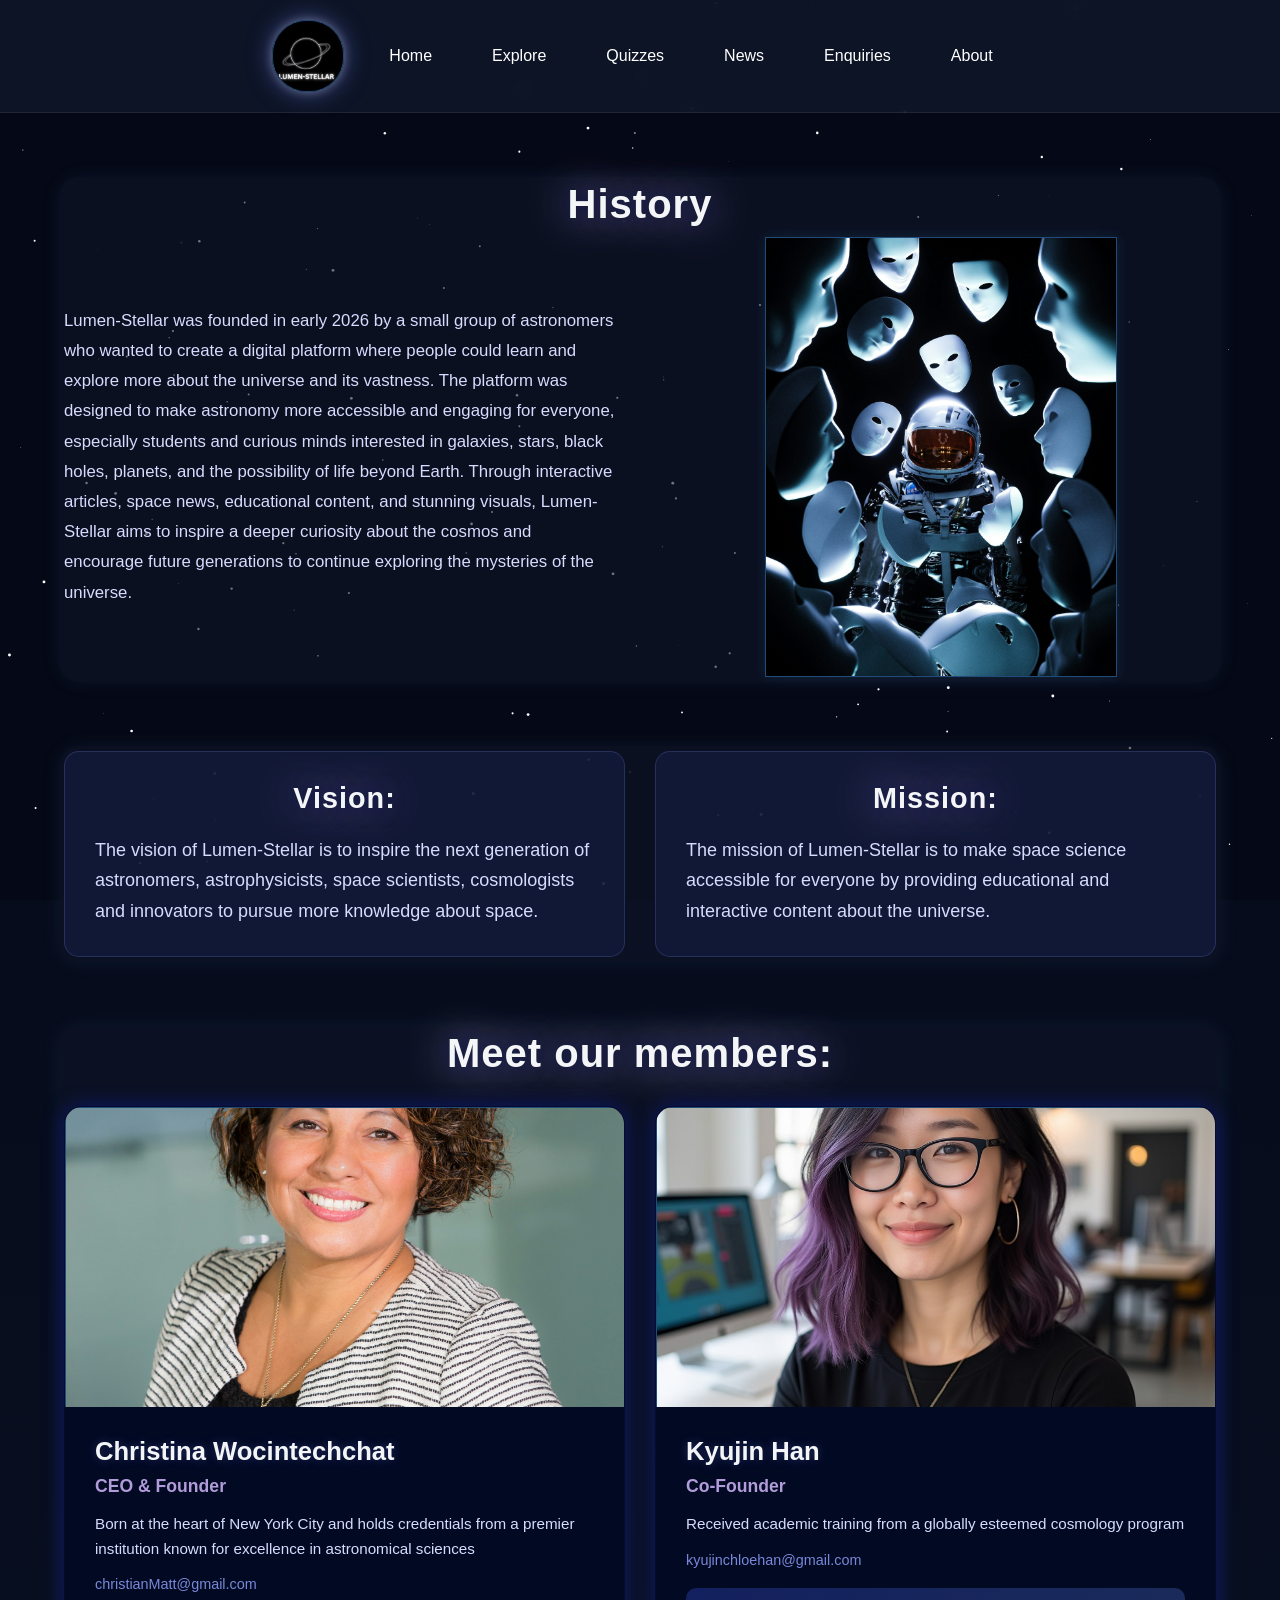
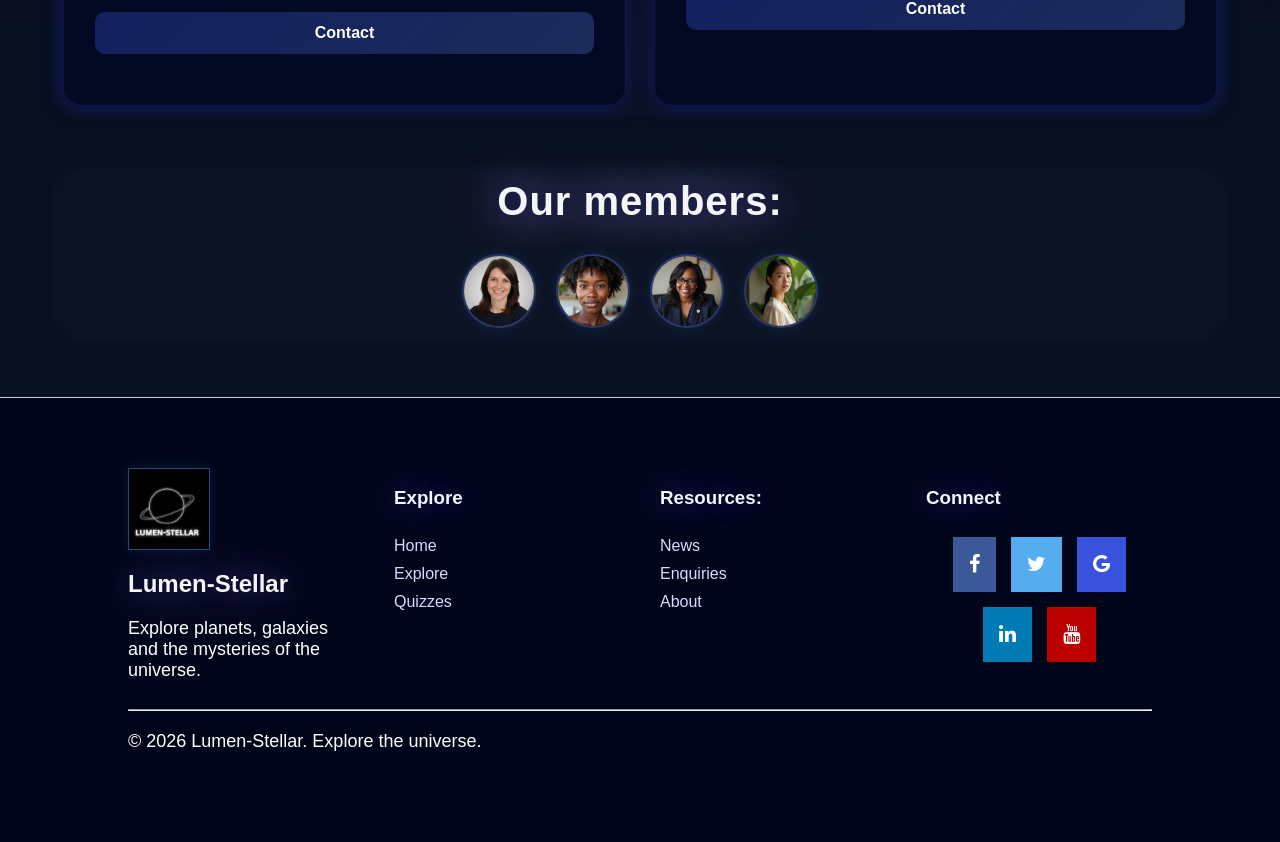
==== about.html @ 15add68c "Set index page for GitHub Pages" ====
<!DOCTYPE html>
<html>
<head>
 <title>About</title>
   <!--SEO-->
  <meta name="description" content="Lumen Stellar is an educational astronomy website exploring galaxies, black holes, exoplanets, cosmology, astrobiology and the mysteries of the universe.">
  <meta name="keywords" content="astronomy, exoplanets, astrobiology, stars, universe, astrophysics, science education, space exploration">
  <meta name="author" content="Neo Lebea">
  <!--FOR SEARCH ENGINES-->
  <meta name="robots" content="index, follow"> 
  <!--SOCIAL MEDIA-->
  <meta property="og:title" content="Lumen Stellar">
  <meta property="og:description" content="Explore galaxies, stars, black holes, cosmology and the mysteries of the universe.">
  <meta property="og:type" content="website">
  <meta property="og:image" content="Images/LUMEN-STELLAR (1).png">
  <meta charset="UTF-8">
  <meta name="viewport" content="width=device-width, initial-scale=1.0">
  <link rel="stylesheet" href="css.assets/infoscience.css">
  <link rel="stylesheet" href="https://cdnjs.cloudflare.com/ajax/libs/font-awesome/4.7.0/css/font-awesome.min.css">
  <link rel="icon" type="image/png" href="Images/LUMEN-STELLAR (1).png">
</head>

<body>
<!--ADDING STARS-->
  <canvas id="starsCanvas"></canvas>
  <nav>
    <div class="logo">
      <img src="Images/LUMEN-STELLAR (1).png" alt="logo">
    </div>

    <a href="index.html">Home</a>
    <a href="infoscience.html">Explore</a>
    <a href="quizzes.html">Quizzes</a>
    <a href="news.html">News</a>
    <a href="enquiries.html">Enquiries</a>
    <a href="about.html">About</a>
  </nav>
<!--This is the history and about information behind the website-->
  <main>
  <section class="aboutpage">
    <h2>History</h2>
    <div class="historycontainer">
     <div class="historytext">
	     <p>Lumen-Stellar was founded in early 2026 by a small group of astronomers who 
        wanted to create a digital platform where people could learn and explore more about 
        the universe and its vastness. The platform was designed to make astronomy more accessible and engaging for everyone, especially students and curious minds interested in galaxies, stars, black holes, planets, and the possibility of life beyond Earth. Through interactive articles, space news, educational content, and stunning visuals, Lumen-Stellar aims to inspire a deeper curiosity about the cosmos and encourage future generations to continue exploring the mysteries of the universe.
      </p>
    </div>

  <div class="historyimg">
   <img src = "Images/scientist.jpg" alt  = "Robotic people like mascots" width = 350 height = 300>
  </div>
 </div>
  </section>



<!--VISION AND MISSION SECTION-->
 <section class="aboutpage">
   <div class="visioncontainer">
    <div class="visionbox">
    <h2>Vision:</h2>
	    <p>The vision of Lumen-Stellar is to inspire the next generation of astronomers, 
       astrophysicists, space scientists, cosmologists and innovators to pursue more knowledge about space.
      </p>
    </div>  
    <div class="missionbox">
    <h2>Mission:</h2>
	    <p>The mission of Lumen-Stellar is to make space science accessible for everyone
        by providing educational and interactive content about the universe.
      </p>
    </div>
   </div>
 </section>



<section class="aboutpage">
  <h2>Meet our members:</h2>
  <div class="team-container">
    <div class="team-card">
      <div class="team-image">
        <img src="Images/christina_wocintechchat.jpg" alt="christina">
      </div>
        <div class="team-info">
        <h3>Christina Wocintechchat</h3>
        <p class="team-title">CEO &amp; Founder</p>
        <p class="team-bio">Born at the heart of New York City and holds credentials from a premier institution known for excellence in astronomical sciences</p>
        <p class="team-email">christianMatt@gmail.com</p>
        <p><button class="button">Contact</button></p>
      </div>
    </div>

  
  <div class="team-card">
    <div class="team-image">
      <img src="Images/worker.jpg" alt="Kyujin" style="width: 100%;">
    </div>
      <div class="team-info">
        <h3>Kyujin Han</h3>
        <p class="team-title">Co-Founder</p>
        <p class="team-bio">Received academic training from a globally esteemed cosmology program</p>
        <p class="team-email">kyujinchloehan@gmail.com</p>
        <p><button class="button">Contact</button></p>
      </div>
    </div>
  </div>
 </section>

<section class="aboutpage">
  <h2>Our members:</h2>
  <div class="members-avatars">
    <img src="Images/uifaces-popular-avatar.jpg" alt="Avatar" class="avatar">
    <img src="Images/popularavatar.jpg" alt="Avatar" class="avatar">
    <img src="Images/employee.jpg" alt="Avatar" class="avatar">
    <img src="Images/cofounder.jpg" alt="Avatar" class="avatar">
  </div>
  </main>
</section>



  <footer>
      <div class="footer-grid">
        <div class="footer-brand">
          <img src="Images/LUMEN-STELLAR (1).png" alt="logo">
          <h2>Lumen-Stellar</h2>
          <p>
            Explore planets, galaxies and the mysteries of the universe.
          </p>
        </div>
        <div class="footer-links">
          <h3>Explore</h3>
            <a href="index.html">Home</a>
            <a href="infoscience.html">Explore</a>
            <a href="quizzes.html">Quizzes</a>
        </div>

        <div class="footer-links" >
          <h3>Resources:</h3>
           <a href="news.html">News</a>
           <a href="enquiries.html">Enquiries</a>
           <a href="about.html">About</a>
        </div>

        <div class="footer-links">
         <h3>Connect</h3>
         <div class="iconbar">
           <a href="#" class="facebook"><i class="fa fa-facebook"></i></a>
           <a href="#" class="twitter"><i class="fa fa-twitter"></i></a>
           <a href="#" class="google"><i class="fa fa-google"></i></a>
           <a href="#" class="linkedin"><i class="fa fa-linkedin"></i></a>
           <a href="#" class="youtube"><i class="fa fa-youtube"></i></a>
         </div>
        </div>
      </div>
      <hr>
    <p class="copyright">© 2026 Lumen-Stellar. Explore the universe.</p>
  </footer>
<!--ADDING THE JAVASCRIPT FOR THE STARS-->
<script>
const canvas = document.getElementById("starsCanvas");
const ctx = canvas.getContext("2d");

canvas.width = window.innerWidth;
canvas.height = window.innerHeight;

let stars = [];

const STAR_COUNT = 200;

//CREATING THE STARS
 for (let i = 0;i < STAR_COUNT; i++) {
  stars.push({
    x:Math.random()* canvas.width,
    y:Math.random()*canvas.height,
    radius:Math.random()*1.5,
    speed:Math.random()*0.5 + 0.2
  })
 }
 function animate(){
  ctx.clearRect(0,0, canvas.width, canvas.height);

  ctx.fillStyle = "white";

  for (let i = 0; i < stars.length;i++){
    let s = stars[i];

    ctx.beginPath();
    ctx.arc(s.x,s.y, s.radius,0, Math.PI * 2);
    ctx.fill();


 s.y += s.speed;
  if (s.y > canvas.height) {
    s.y = 0;
    s.x = Math.random() * canvas.width;
  } 
} 
 requestAnimationFrame(animate);
}
 animate();
 //
 window.addEventListener("resize", () => {
  canvas.width = window.innerWidth;
  canvas.height = window.innerHeight;
 });
</script> 
</body>
</html>
---- css.assets/infoscience.css ----
body {
  background-color: #050816;
  background-image: linear-gradient(180deg, #050816, #091224);
  color: white;
  margin: 0;
  padding: 0;
  font-family:'Space Grotesk', sans-serif;
}
.logo img{
  width:70px;
  height: 70px;
  border-radius: 48%;
  object-fit: cover;
  box-shadow: 0 0 10px rgba(255,255,255,0.3),
  0 0 25px rgba(120,140,255,0.5);

}
/*fOR THE QUIZ*/
/*title*/
.quiz-hero{
  max-width: 1100px;
  margin: 2.5rem auto;
  padding: 1.6rem;
  text-align: center;
}
.quiz-hero h1{
  font-size: 2.4rem;
  margin: 0 0 0.4rem;
}
.quiz-hero p{
 margin: 0;
 color: var(--muted-2);
}

 /*the wrapper*/
 .quiz-section{
  padding: 1.5rem 1rem 3rem;
 }

 .quiz-wrapper{
  max-width: 820px;
  margin: 1.2rem auto 2rem;
  padding: 2rem;
  background: var(--wrapper-bg);
  border-radius: 14px;
  box-shadow: 0 12px 40px rgba(0, 0, 0, 0.65);
  border:1 px solid var(--glass-border);
 }

 /*meta line*/
 .quiz-meta{
  color: rgba(255, 255, 255, 0.6);
  font-size: 0.9rem;
  margin-bottom: 1rem;
 }

 /*Inner card*/
 .quiz-card{
  background: var(--card-bg);
  padding: 2rem;
  border-radius: 10px;
  border: 1px solid rgba(255, 255, 255, 0.02);
 }
 
 /*question*/
 .quiz-question{
  color: var(--muted);
  font-size: 1.25rem;
  margin: 0 0 1rem;
  font-weight: 600;
 }

 /*Options*/
 .options{
  list-style:none;
  padding: 0;
  margin: 0 0 1.2rem;
 }
 .options li{
  margin: 0.6rem 0;
 }

 .options label{
  color: rgba(255,255,255,0.9);
  cursor: pointer;
  font-size: 1rem;
 }

 .options input[type = "radio"]{
  margin-right: 0.7rem;
  accent-color: var(--accent);
 }
 /*Button*/
 .quiz-actions{
  display: flex;
  justify-content: space-between;
  gap: 1rem;
  align-items: center;
  margin-top: 0.8rem;
 }
.btn{
  padding: 0.6rem 1rem;
  border-radius: 8px;
  border: none;
  cursor: pointer;
  font-weight: 600;
}
.btn-secondary{
  background: transparent;
  color: rgba(255, 255, 255, 0.9);
  padding: 0.5rem 0.9rem;


}


/*For my images to fit the any type of screen*/
img{
  max-width: 100%;
  height: auto;
  display: block;

}
html, body{
 overflow-x:hidden;
}

/*For my paragraphs(p)*/
p{
 margin:20px auto;
 font-family: "Space Grotesk", sans-serif;
 font-size: large;
}


/*For my unordered lists and ordered lists*/
ul{
 width:80%;
 padding:4px;
 background-color:rgba(15, 23, 41, 0.9);
 margin:20px auto;
 font-family: "Space Grotesk", sans-serif;
 font-size: large;
}

li{
  margin:20px auto;
 font-family: "Space Grotesk", sans-serif;
 font-size: large;
}

ol{
 width:80%;
 padding:4px;
 background-color:rgba(15, 23, 41, 0.9);
 margin:20px auto;
 font-family: Arial, Helvetica, sans-serif;
 font-size: large; 
}
nav{
  padding:20px;
  display: flex;
  justify-content: center;
  align-items: center;
  background-color:rgba(15, 23, 41, 0.9);
  gap: 30px;
  position: sticky;
  top: 0;
  z-index: 1000;
  backdrop-filter: blur(10px);
  border-bottom: 1px solid rgba(255,255,255,0.08);
  flex-wrap: wrap;
}

/*for my navigation bar*/
nav a {
  color:white;
  text-decoration: none;
  padding: 10px 15px;
 
}

nav a:hover{
  background-color: #e2e2ec;
  color: #000;
}
/*for my big headings*/
h1{
  color:aliceblue;
  text-shadow: 0 0 10px #050c46, 0 0 20px #ae9dca;
  font-size: 50px;
  font-family: sans-serif;
}

h2 {
  color: #f4f5f7;  
  text-shadow:0 0 20px #050c46, 0 0 40px #ae9dca ;
  font:large;
  font-family: sans-serif;
}

h3{

  color: aliceblue;
  text-shadow:0 0 20px #050c46, 0 0 40px #a388d1 ;
  font: large;
  font-family: sans-serif;
}

/*AMMENDING THE INFORSCIENCE PAGE*/
.top-section{
  display: flex;
  justify-content: space-between;
  align-items: center;
  gap: 40px;
  margin-bottom: 40px;
}
.text-block{
  max-width: 600px;
}
.dropdown{
  width: 89%;
  margin-bottom: 12px;
}
/*for my images*/
img { 
 background-color: rgba(15, 23, 41, 0.9);
 border:1px solid #214c7a;
 box-shadow: 0 0 12px rgba(90, 185, 255, 0.12);
}

/*for my dropdowns by the infoscience page*/
 details {
 width:75%;
 padding:12px;
 background-color: rgba(15, 23, 41, 0.9);
 border:1px solid #214c7a;
 border-radius: 14px;
 margin:20px auto;
 box-shadow: 0 0 12px rgba(90, 185, 255, 0.12);
 font-family: Arial, Helvetica, sans-serif;
 transition: 0.3 ease;
}
/*tHE HOVER EFFECTS*/
details:hover{
transform: translate(-2px);
box-shadow: 0 0 22px rgba(90, 185, 255, 0.35);
}

/*For my image by the infoscience page*/
.hero{
  display: flex;
  justify-content: space-between;
  align-items: center;
  gap: 50px;
  padding-top: 60px;
  flex-wrap: wrap;
  max-width: 1200px;
  margin: auto;
}
.herotext h1{
  font-size: 5rem;
  line-height: 1.1;
  margin-bottom: 20px;
  font-family: 'Orbitron', sans-serif;
  text-shadow: 0 0 10px rgba(255,255,255,0.7), 0 0 30px rgba(130,140,255,0.5);
}
.herotext span{
 color: #d7dcff;
}
.herotext p{
  font-size: 1.2rem;
  max-width: 550px;
  line-height: 1.8;

}
.heroimage{
  flex: 1;
  min-width: 300px;
  position: relative;
}
.heroimage img {
 width: 350px;
 height: auto;
 border-radius: 20px;
}

.facts-section{
  display: flex;
  gap: 30px;
  padding: 40px;
  flex-wrap: wrap;
  align-items: stretch;
}
.feature-cards{
  display: flex;
  justify-content: center;
  gap: 25px;
  flex-wrap: wrap;
  margin: 60px 0;
}
.feature-card{
  width: 320 px;
  padding: 30px;
  border-radius: 20px;
  background: rgba(15, 23, 41, 0.9);
  border: 1px solid rgba(255, 255, 255, 0.08);
  box-shadow: 0 0 20px rgba(255, 255, 255, 0.12);
  transition: 0.3s;
}
.feature-card:hover{
  transform: translateY(-5px);
  box-shadow: 0 0 20px rgba(90, 185, 255, 0.25) ;
}
.feature-card h2{
  margin-bottom: 15px;
}
.feature-card p{
  margin-bottom: 20px;
  line-height: 1.6;
}
.feature-card a{
  display: inline-block;
  padding: 10px 18px;
  border-radius: 10px;
  background: #13205f;
  color: white;
  text-decoration: none;
}
.feature-card a:hover{
  background: #1b2b5a;
}
.container2{
  width: 90%;
  max-width: 1300px;
  margin: auto;
}
.learnbutton{
  display: inline-block;
  margin-top: 20px;
  padding: 12px 24px;
  background:#13205f;
  color: white;
  text-decoration: none;
}
.learnbutton:hover{
  background: #1b2b5a;
}
/*THE BUTTONS*/
.tab{
  display: flex;
  flex-direction: column;
  gap: 15px;
}
.tab button{
  background:#111c3d;
  color: white;
  border: none;
  padding: 15px;
  border-radius: 15px;
  cursor: pointer;
  transition: 0.3s;
}
.tab button:hover{
  background:#1b2b5a;
  transform: translate(-3px);
}

/*Footer*/
footer{
  background: #00051a;
  padding: 70px 10%;
  border-top: 1px solid rgba(255, 255, 255, 0.8);
}
.footer-grid{
  display: grid;
  grid-template-columns: repeat(auto-fit,minmax(220px,1fr));
  gap: 40px;
}
.footer-links{
  display: flex;
  flex-direction: column;
  gap: 10px;
}
.footer-brand img{
  width: 80px;
  margin-bottom: 15px;
}
.footer-links a{
  text-decoration: none;
  color: #d7dcff;

}
.footer-links a:hover{
  color: white;
}
.footer hr{
  margin: 40px 0;
  border: none;
  border-top: 1px solid rgba(255, 255, 255, 0.8);
}
footer h2{
  text-align: left;
}
/*TO MAKE SURE IT IS ALL RESPONSIVE*/
@media(max-width:768px){
.herotext h1{
  font-size: 2.5rem;
}
.hero{
  padding: 30px;
  flex-direction: column;
  text-align: center;
}
.facts-section{
  padding: 20px;
}
nav{
  flex-direction: column;
  gap: 10px;
}
.heroimage img{
 width: 100%;
 max-width: 350px;
 margin: auto;
}

}
  

/*ALL MY PSEUDOCLASSES*/
.specPic{
   margin:auto;
   display: block;
   max-width: 100%;
   height: auto;
 
}

.clock img{
 display: block;
 margin: 0 auto;
 max-width: 100%;
 height: auto;
}
.imgBigbang{
  text-align: left;
  max-width: 100%;
  height: auto;
  display: block;
}

.imgEarth{
  text-align: center;
  max-width: 100%;
  height: auto;
  display: block;
}

.imgOrange{
  text-align: left;
  max-width: 100%;
  height: auto;
  display: block;
}

.avatar{
  vertical-align: middle;
  width: 50px;
  height: 50px;
  border-radius: 50%;
}

/*MY PSEUDOCLASSES FOR SOCIALS ICONS*/
/*Style icon*/
.iconbar{
  display: flex;
  justify-content: center;
  flex-wrap: wrap;
  gap: 15px;
  align-items: center;
}
.iconbar a{
  display: block;
  text-align: center;
  padding: 16px;
  transition: all 0.3s ease;
  color: white;
  font-size: 20px;
}
/*Styling them in color*/
.iconbar a:hover{
 background-color: #000;
}
.facebook{
  background: #3B5998;
  color: white;
}
.twitter{
  background: #55ACEE;
  color: white;
}
.google{
  background: #3952dd;
  color: white;
}
.linkedin{
  background: #007bb5;
  color: white;
}
.youtube{
  background:#bb0000;
  color: white;
}

/*2 columns for the members profile*/
.column{
  float: left;
  width: 33.3%;
  margin-bottom: 16px;
  padding: 0 8px;
}
/*adding shadows for effect*/
.card{
  box-shadow:  0 4px 8px 0 rgba(0, 0, 0, 0.2);
}

.container{
  padding: 0 16px;
}
/*Clear floats*/
.container::after, .row::after{
  content: "";
  clear: both;
  display: table;
}
.title{
  display: ruby;
  color:aliceblue;
  text-shadow: 0 0 10px #050c46, 0 0 20px #ae9dca;
}
.button{
  border: #050816;
  outline:0;
  display: inline-block;
  padding: 8px;
  color: aliceblue;
  text-align: center;
  cursor: pointer;
  width: 100%;
}
.button:hover{
  background-color:#091224 ;
}
.box{
  display: flex;
  background-color: #091224;
}
.box div{
  background-color: #050816;
  margin: 10px;
  padding: 10px;
  font-size: 30px;
}

/*FOR THE STARS*/
#starsCanvas{
  position: fixed;
  top: 0;
  left: 0;
  width: 100%;
  height: 100%;
  z-index: -1;
  display: block;
  background: #050816;
}
body, main, nav {
  position: relative;
  z-index: 1;
}

.stars{
  position: fixed;
  top: 0;
  left: 0;
  width: 100%;
  height: 100%;
  background: black;
  z-index: -1;
}

.stars::after{
  content: "";
  position: absolute;
  width: 2px;
  height: 2px;
  background: transparent;
  box-shadow:
    20px 30px white,
    50px 80px white,
    120px 200px white,
    300px 400px white,
    500px 600px white,
    700px 100px white,
    900px 300px white,
    1100px 500px white,
    1300px 200px white,
    1500px 700px white,
    200px 900px white,
    400px 1000px white;
  animation: starsMove 120s linear infinite;
}

.stars::before {
  content: "";
  position: absolute;
  width: 3px;
  height: 3px;
  background: transparent;
  box-shadow:
  80px 120px white,
  250px 300px white,
   600px 450px white,
  1000px 700px white,
 1400px 900px white;
  animation: starsMove 200s linear  infinite;
  opacity: 0.7;
}

@keyframes starsMove {
  from { transform: translateY(0); }
  to { transform: translateY(-1000px); }
}

/*MODIFYING THE QUIZ SECTION USING A PSEUDOCLASS*/
.quiz-card{
  width: 80%;
  margin: 30px auto;
  padding: 25px;
  border-radius: 20px;
  background: rgb(15, 23, 41, 0.9);
  border: 1px solid rgba (255,255,255,0.08);
  box-shadow: 0 0 15px rgba(90, 185, 255, 0.12);
}
.quiz-card:hover{
  transform: translateY(-3px);
  transition: 0.3s;
}
.quiz-hero{
  text-align: center;
  margin: 40px 0;
}
.quiz-title{
  text-align: center;
  font-size: 3rem;
  margin-top: 40px;
}
.quiz-question{
  color: #d7dcff;
}
.challenge{
  width: 80%;
  text-align: center;
  padding: 25px;
  border-radius: 20px;
  margin: 30 px auto;
  border-radius: 20px;
  background: rgba(20, 20, 70, 0.9);
}
.newstitle{
  text-align: center;
  margin-top: 40px;
}
.newssubtitle{
  display: block;
  text-align: center;
  margin-bottom: 40px;
}
.newscontainer{
  width: 90%;
  max-width: 1200px;
  margin: auto;
  padding: 20px;
}
.newscard{
  background: rgba(15, 23, 41, 0.9);
  border: 1px solid rgba (255,255,255,0.08);
  border-radius: 20px;
  padding: 25px;
  margin-bottom: 25px;
  transition: 0.3s ease;
  box-shadow: 0 0 15px rgba(90, 185, 255, 0.12) ;
}
.newscard:hover{
  transform: translateY(-5px);
  box-shadow: 0 0 25px rgba(90, 185, 255, 0.25);
}
.newscard h3{
  display: block;
  margin-bottom: 15px;
  color: white;
}
.newscard p{
  margin: 0;
  line-height: 1.8;
}
.newsimg img{
 width: 100%;
 max-width: 350px;
 margin: auto;
}

/*TO MODIFY THE ABOUT PAGE*/
.aboutpage{
  width: 90%;
  max-width: 1200px;
  margin: 5% auto;
  padding: 5px;
  border-radius: 20px;
  background: rgba(15,23, 41, 0.6);
  border: 1px solid  rbga rgba(255,255,255,0.08);
  box-shadow:  0 0 20px rgba(90, 185, 255, 0.08);
  animation: fadeIn 0.6s ease-in;
}
 @keyframes fadeIn {
  from {
    opacity: 0;
    transform: translateY(20px);
  }
   to{
    opacity: 1;
    transform: translateY(0);
   }
 }
.aboutpage h2{
  text-align: center;
  margin-top: 0;
  margin-bottom: 10px;
  font-size: 2.5rem;
  letter-spacing: 1px;
}

/*HISTORY*/
.historycontainer{
  display: flex;
  gap: 50px;
  align-items: center;
  flex-wrap: wrap;
}
.historytext{
  flex: 1;
  min-width: 300px;
}
.historytext p{
  line-height: 1.8;
  font-size: 1.05rem;
  margin: 0;
  color: #d7dcff;
}
.historyimg{
  flex: 1;
  min-width: 300px;
  display: flex;
  justify-content: center;
}
.historytext img{
  width: 100%;
  max-width: 400px;
  height: auto;
  border-radius: 15px;
  transition: 0.3s ease;
}
.historytext img:hover{
  transform: scale(1.05);
  box-shadow: 0 0 30px rgba(90, 185, 255, 0.25);
}
/*VISION*/
.visioncontainer{
  display: grid;
  grid-template-columns: 1fr 1fr;
  gap: 30px;

}
.visionbox, .missionbox{
  padding: 30px;
  border-radius: 15px;
  background: rgba(20, 28, 60, 0.8);
  border: 1px solid rgba(120, 140, 255, 0.2);
  transition: 0.3s ease;
}
.visionbox h2, .missionbox h2{
 margin-top: 0;
 font-size: 1.8rem;
 margin-bottom: 20px;
}
.visionbox p, .missionbox p{
  margin: 0;
  line-height: 1.7;
  color: #d7dcff;
}
.team-container{
  display: grid;
  grid-template-columns: repeat(auto-fit, minmax(350px, 1fr));
  gap: 30px;
  margin-top: 30px;
}
.team-card{
  background: rgba(3, 9, 36, 0.9);
  border: 1px solid rgba(14, 24, 82, 0.2);
  border-radius: 18px;
  overflow: hidden;
  transition: 0.3s ease;
  box-shadow: 0 0 20px rgba(14, 24, 109, 0.973);
}
.team-card:hover{
  transform: translateY(-10px);
  box-shadow: 0 0 35px rgba(10, 21, 82, 0.993);
  border-color: rgba(3, 11, 58, 0.884);
}
.team-image{
  width: 100%;
  overflow: hidden;
  height: 300px;
  background: linear-gradient(135deg, rgba(120, 140, 255, 0.1), rgba(5, 3, 78, 0.1));
}
.team-image img{
  width: 100%;
  height: 100%;
  object-fit: cover;
  transition: 0.3s ease;
}
.team-card:hover .team-image img{
  transform: scale(1.08);
}
.team-info{
  padding: 30px;
}
.team-info h3{
  margin: 0 0 10px 0;
  font-size: 1.6rem;
  color:  #f4f5f7;
  text-shadow: 0 0 10px rgba(120, 140, 255, 0.3);
}
.team-title{
  color: #b19cd9;
  font-weight: bold;
  margin: 0 0 15px 0;
  font-size: 1.1rem;
}
.team-bio{
  color: #d7dcff;
  line-height: 1.6;
  margin: 0 0 15px 0;
  font-size: 0.95rem;
}
.team-email{
  color: #7a88d9;
  margin:  0 0 20px 0;
  font-size: 0.9rem;
  word-break: break-all;
}
.button{
 width: 100%;
 padding: 12px;
 background: linear-gradient(135deg, #13205f,#1b2b5a);
 color: white;
 border: none;
 border-radius: 10px;
 cursor: pointer;
 font-size: 1rem;
 font-weight: bold;
 transition: 0.3s ease;
 margin: 0;
}
.button:hover{
  background: linear-gradient(135deg,#1b2b5a ,#243d7a);
  transform: translateY(-2px);
  box-shadow: 0 5px 15px rgba(90, 185, 255, 0.3);
}
.members-avatars{
  display: flex;
  justify-content: center;
  align-items: center;
  gap: 20px;
  flex-wrap: wrap;
  margin-top: 30px;
}
.avatar{
  width: 70px;
  height: 70px;
  border-radius: 50%;
  border: 2px solid rgba(120, 140, 255, 0.3);
  transition: 0.3s ease;
  cursor: pointer;
}
.avatar:hover{
  transform: scale(1.15);
  border-color: rgba(120, 140, 255, 0.8);
  box-shadow: 0 0 20px rgba(90,185,255, 0.4);
}

/*FOR RESPONSIVE DESIGN*/
@media(max-width: 786px){
 .aboutpage{
  margin: 30px auto;
  padding: 25px;
 }

 .aboutpage h2{
  font-size: 1.8rem;
  margin-bottom: 25px;
 }

 .historycontainer{
  gap: 30px;
  flex-direction: column;
 }

 .visioncontainer{
  grid-template-columns: 1fr;
  gap: 25px;
 }
 .team-container{
  grid-template-columns: 1fr;
  gap: 30px;
 }
 .team-info{
  padding: 20px;
 }
 .members-avatars{
  gap: 15px;
 }
 .avatar{
  width:60px;
  height: 60px;
 }
}

@media(max-width: 480px){
 .aboutpage{
  margin: 20px auto;
  padding: 15px;
 }
 .aboutpage h2{
  font-size: 1.5rem;
  margin-bottom: 20px;
 }
 .historytext p{
  font-size: 0.95rem;
 }
 .team-info h3{
  font-size: 1.3rem;
 }
 .button{
  padding: 10px;
  font-size: 0.9rem;
 }
 .avatar{
  width: 50px;
  height: 50px;
 }
}
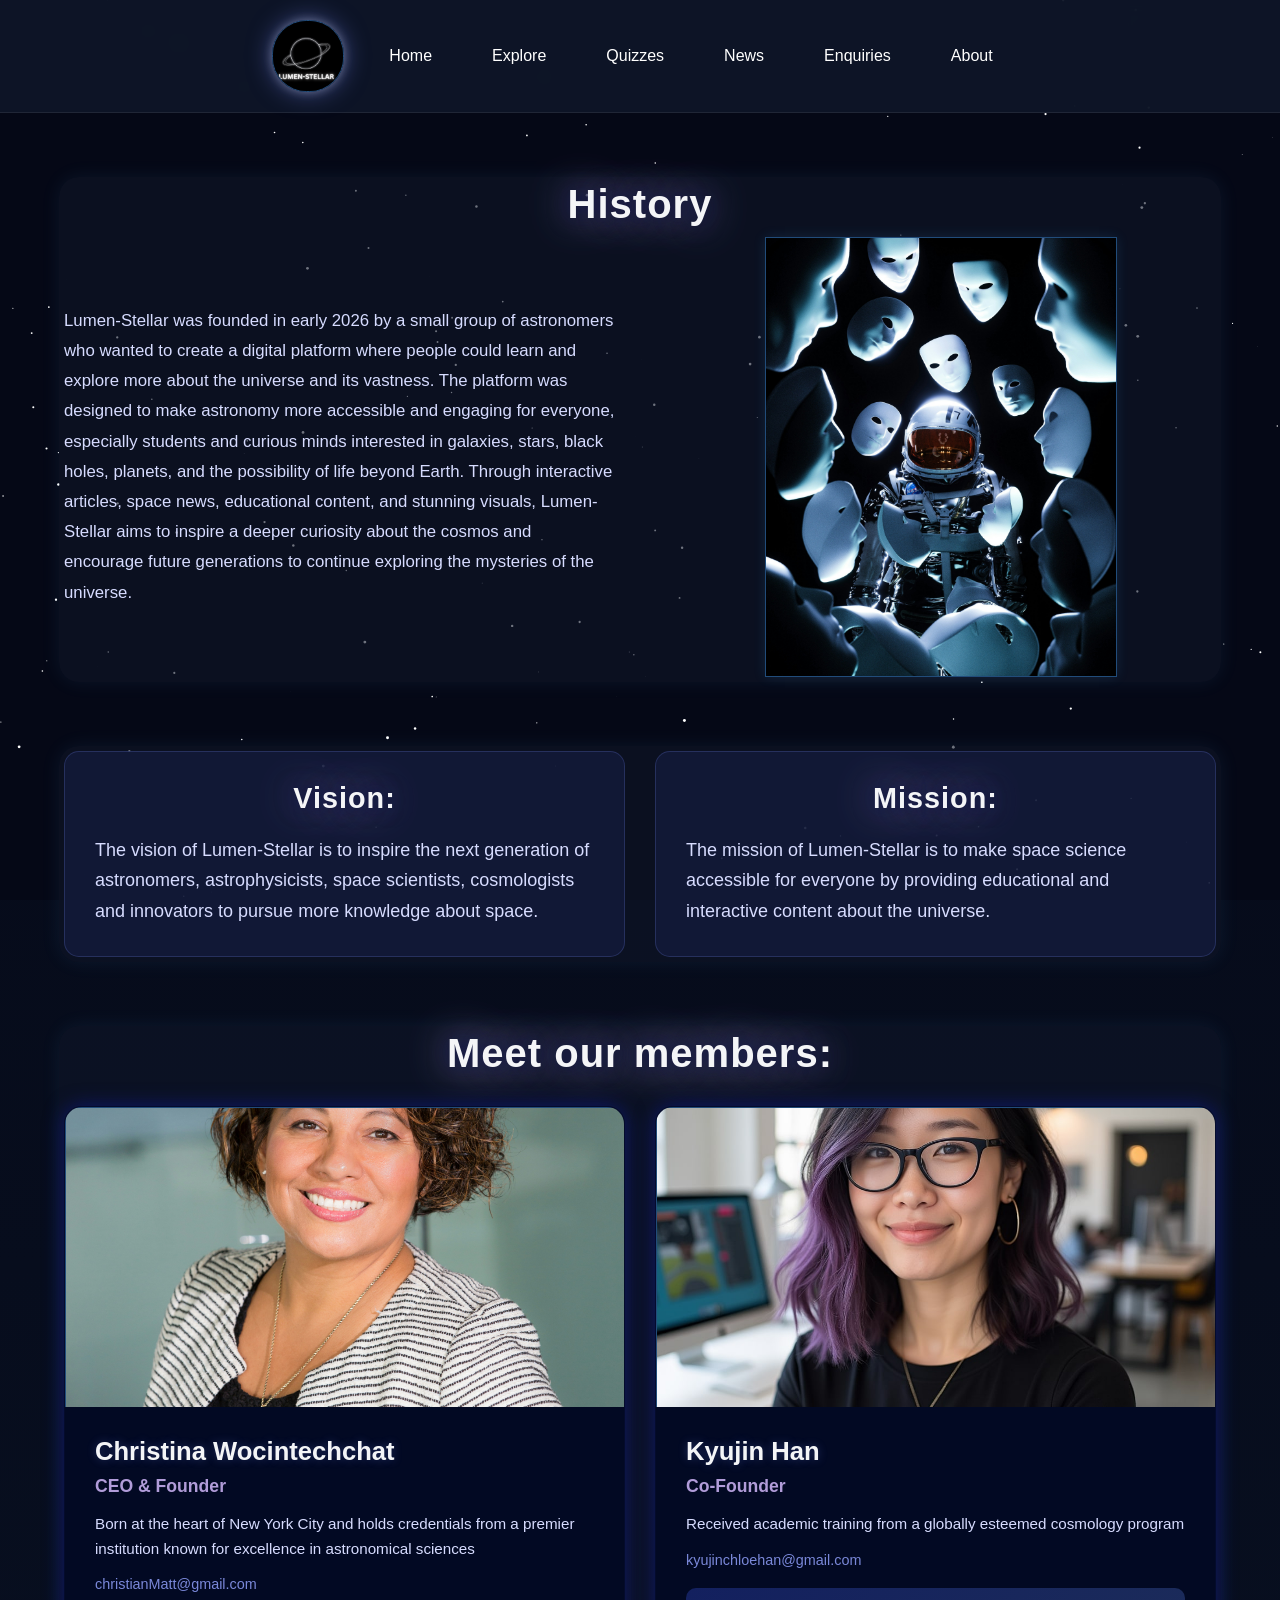
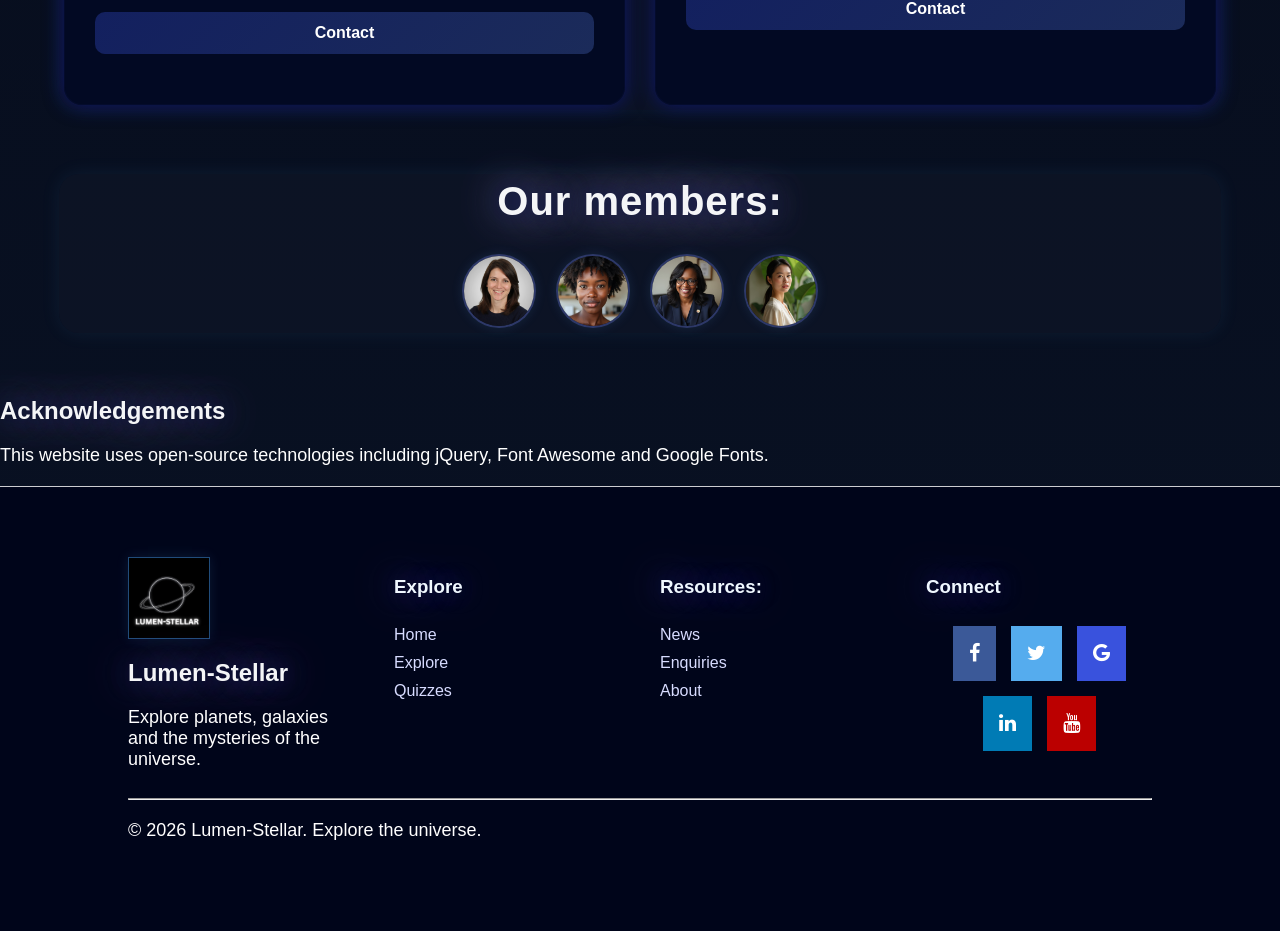
==== commit c9f05c93: "Set index page for GitHub Pages" ====
--- a/about.html
+++ b/about.html
@@ -118,7 +118,11 @@
   </main>
 </section>
 
-
+<h2>Acknowledgements</h2>
+<p>
+This website uses open-source technologies including
+jQuery, Font Awesome and Google Fonts.
+</p>
 
   <footer>
       <div class="footer-grid">
--- a/css.assets/infoscience.css
+++ b/css.assets/infoscience.css
@@ -15,6 +15,21 @@
   box-shadow: 0 0 10px rgba(255,255,255,0.3),
   0 0 25px rgba(120,140,255,0.5);
 
+}
+.gallery{
+  display: grid;
+  grid-template-columns: repeat(auto-fit, minmax(250px, 1fr));
+  gap: 15px;
+  padding: 20px;
+  justify-items: center
+}
+.gallery-img{
+  width: 100%;
+  max-width: 250px;
+  height: 180px;
+  object-fit: cover;
+  border-radius: 10px;
+  display: block;
 }
 /*fOR THE QUIZ*/
 /*title*/
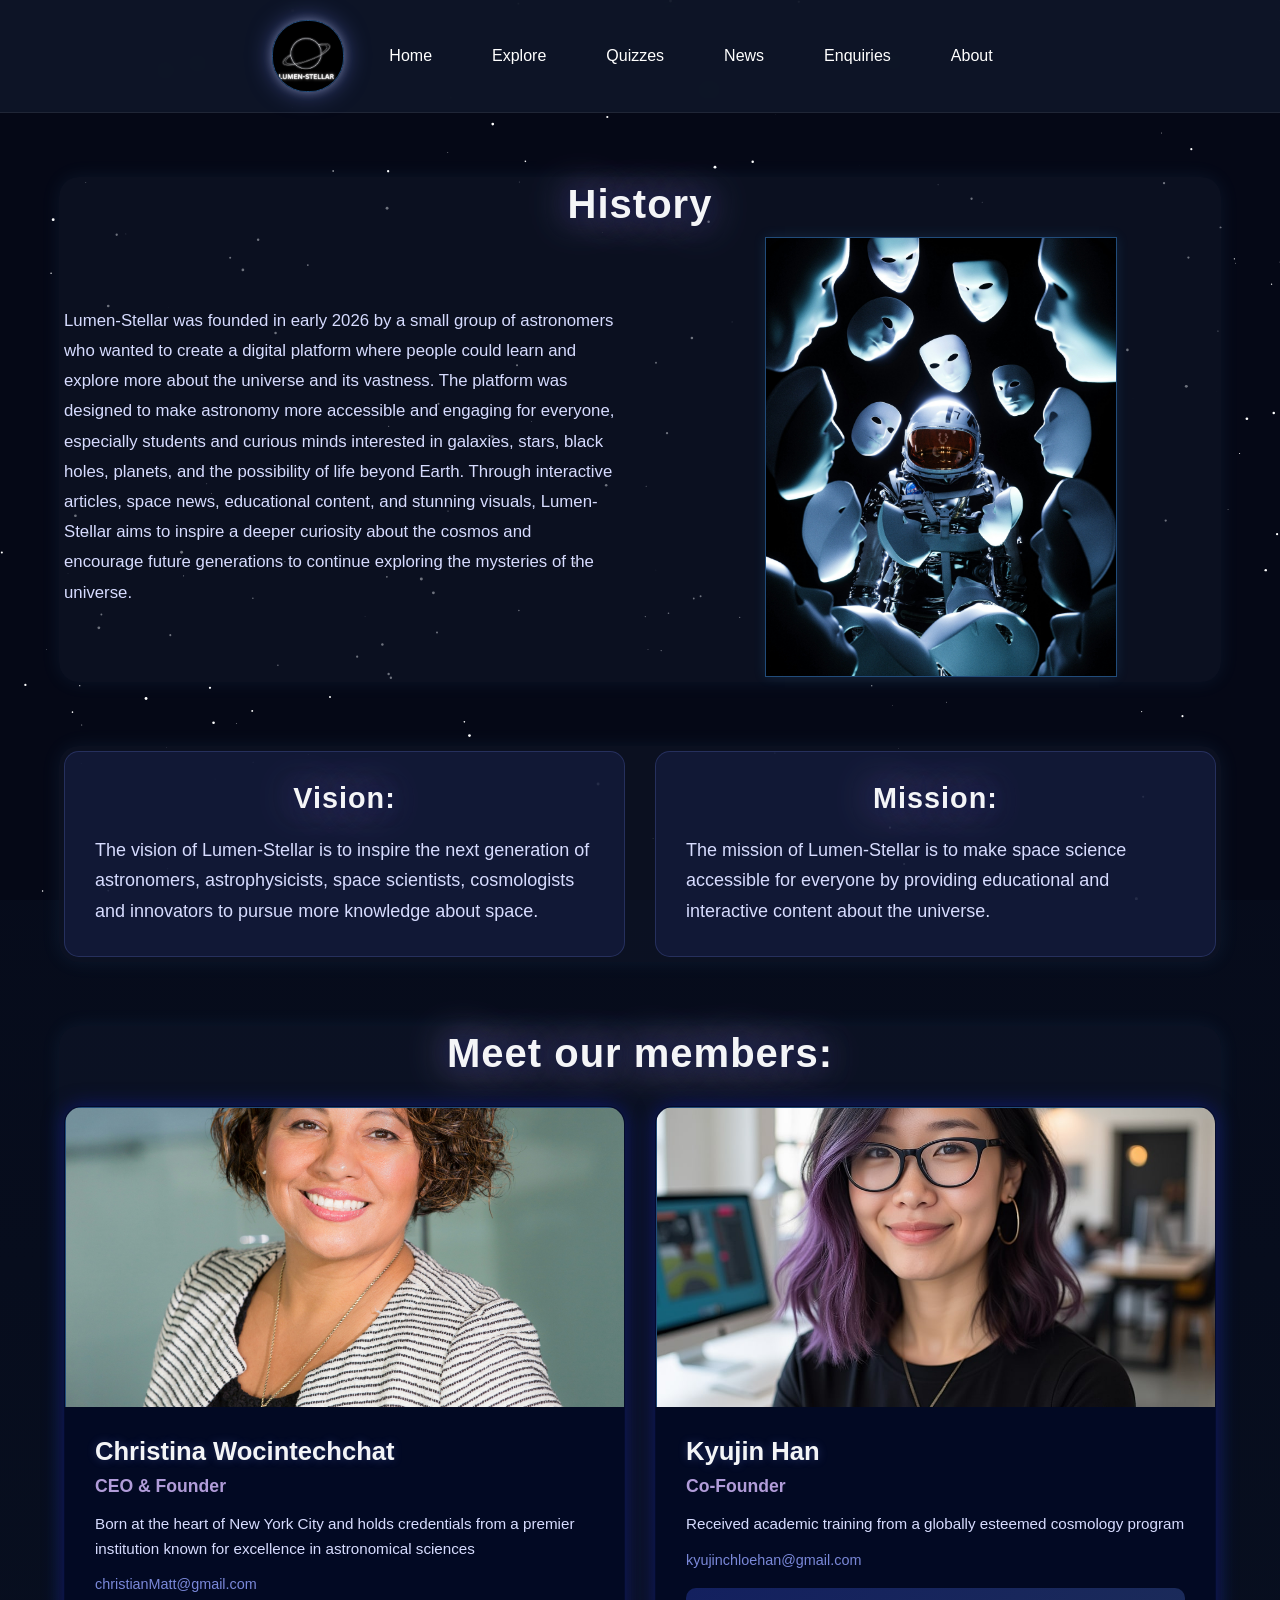
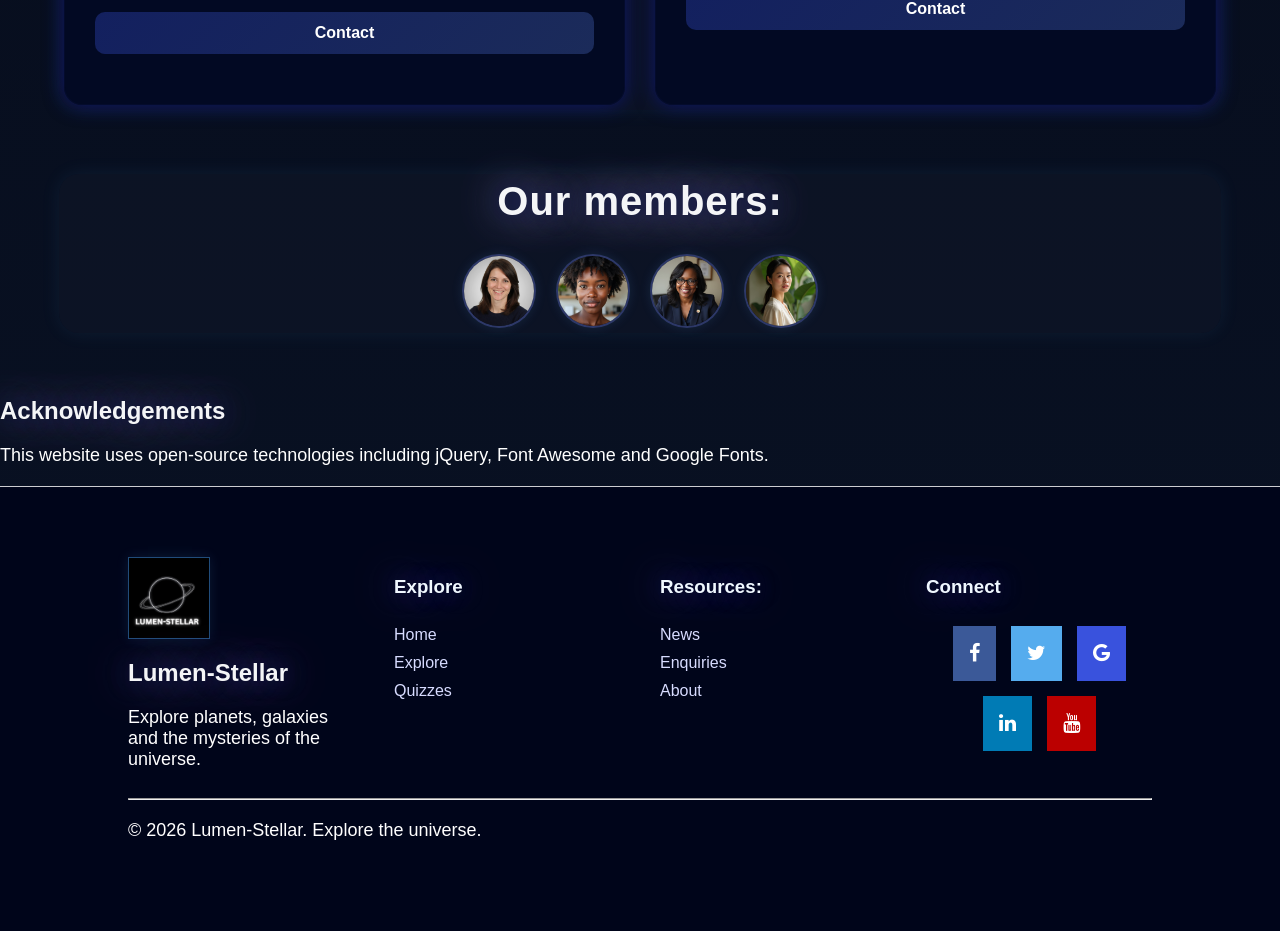
==== commit c16ae437: "Set index page for GitHub Pages" ====
--- a/about.html
+++ b/about.html
@@ -29,9 +29,9 @@
     </div>
 
     <a href="index.html">Home</a>
-    <a href="infoscience.html">Explore</a>
+    <a href="galactic_information.html">Explore</a>
     <a href="quizzes.html">Quizzes</a>
-    <a href="news.html">News</a>
+    <a href="space_news.html">News</a>
     <a href="enquiries.html">Enquiries</a>
     <a href="about.html">About</a>
   </nav>
@@ -136,13 +136,13 @@
         <div class="footer-links">
           <h3>Explore</h3>
             <a href="index.html">Home</a>
-            <a href="infoscience.html">Explore</a>
+            <a href="galactic_information.html">Explore</a>
             <a href="quizzes.html">Quizzes</a>
         </div>
 
         <div class="footer-links" >
           <h3>Resources:</h3>
-           <a href="news.html">News</a>
+           <a href="space_news.html">News</a>
            <a href="enquiries.html">Enquiries</a>
            <a href="about.html">About</a>
         </div>
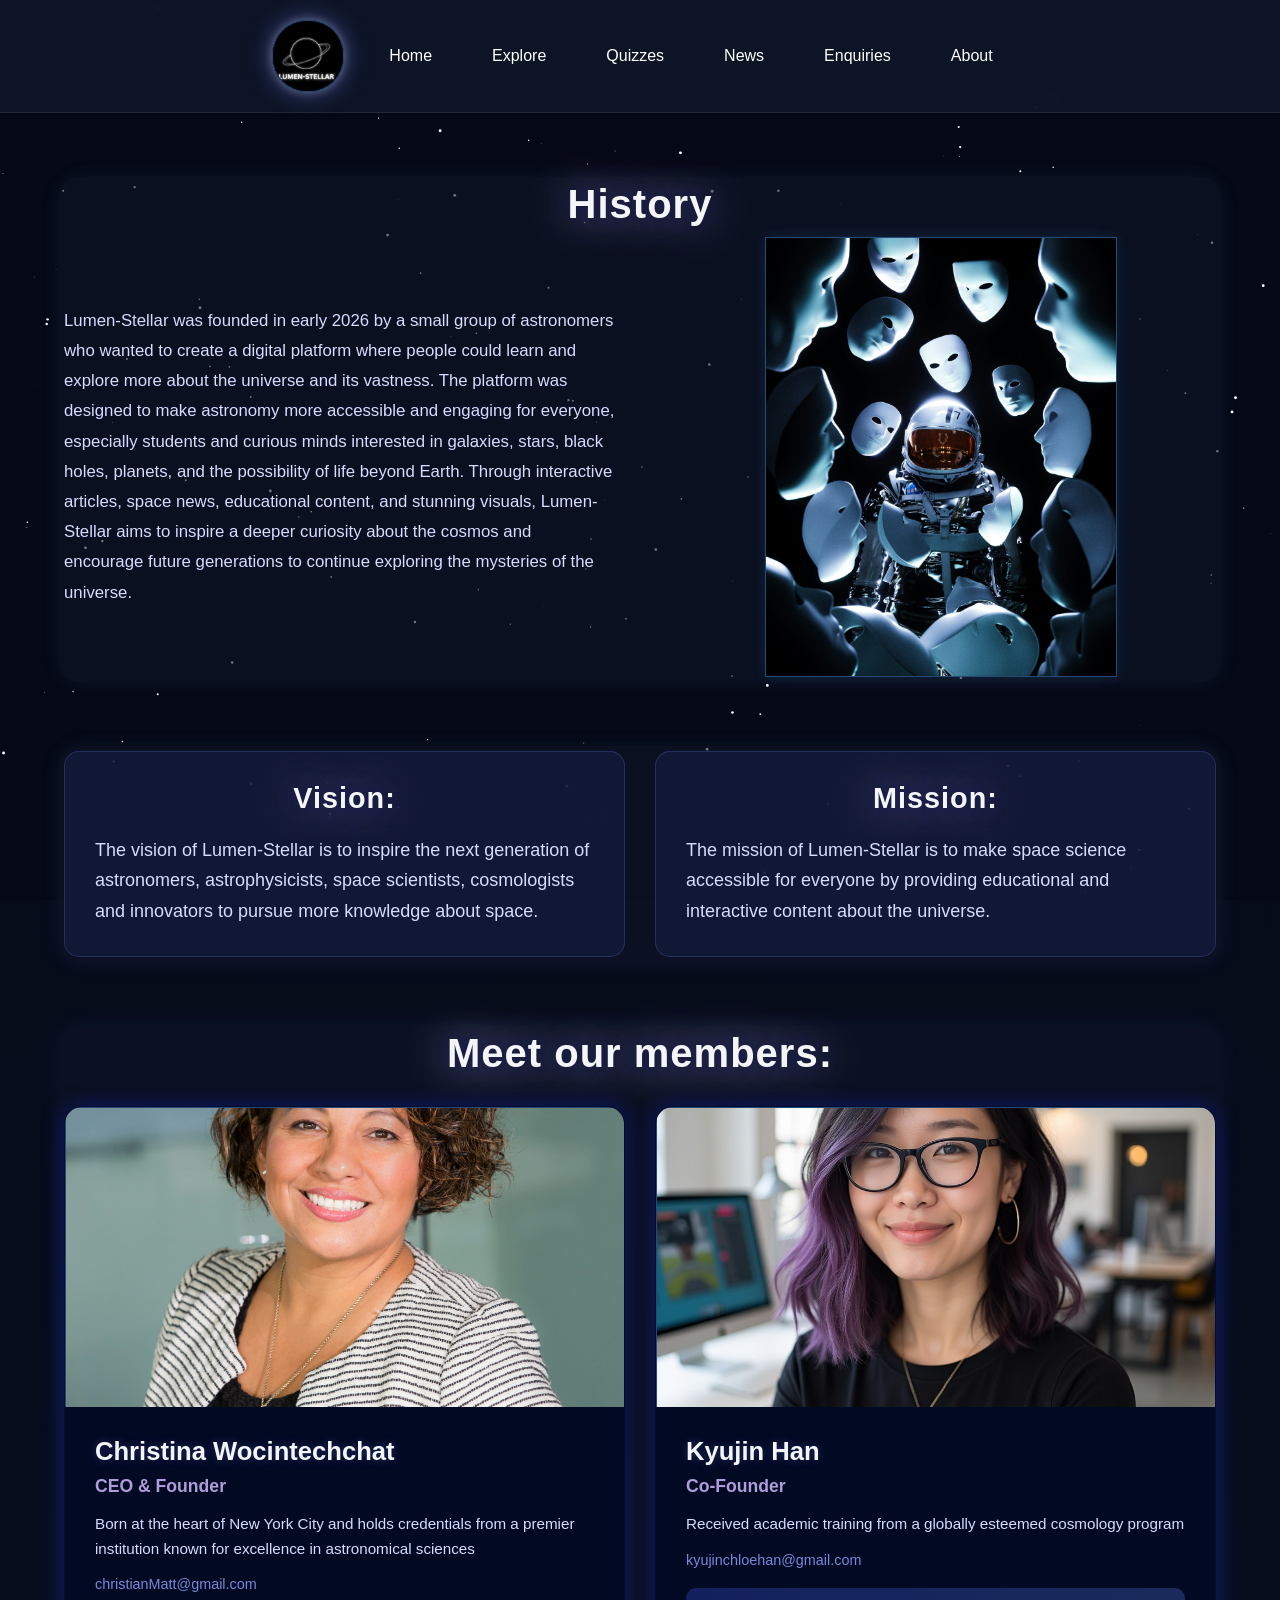
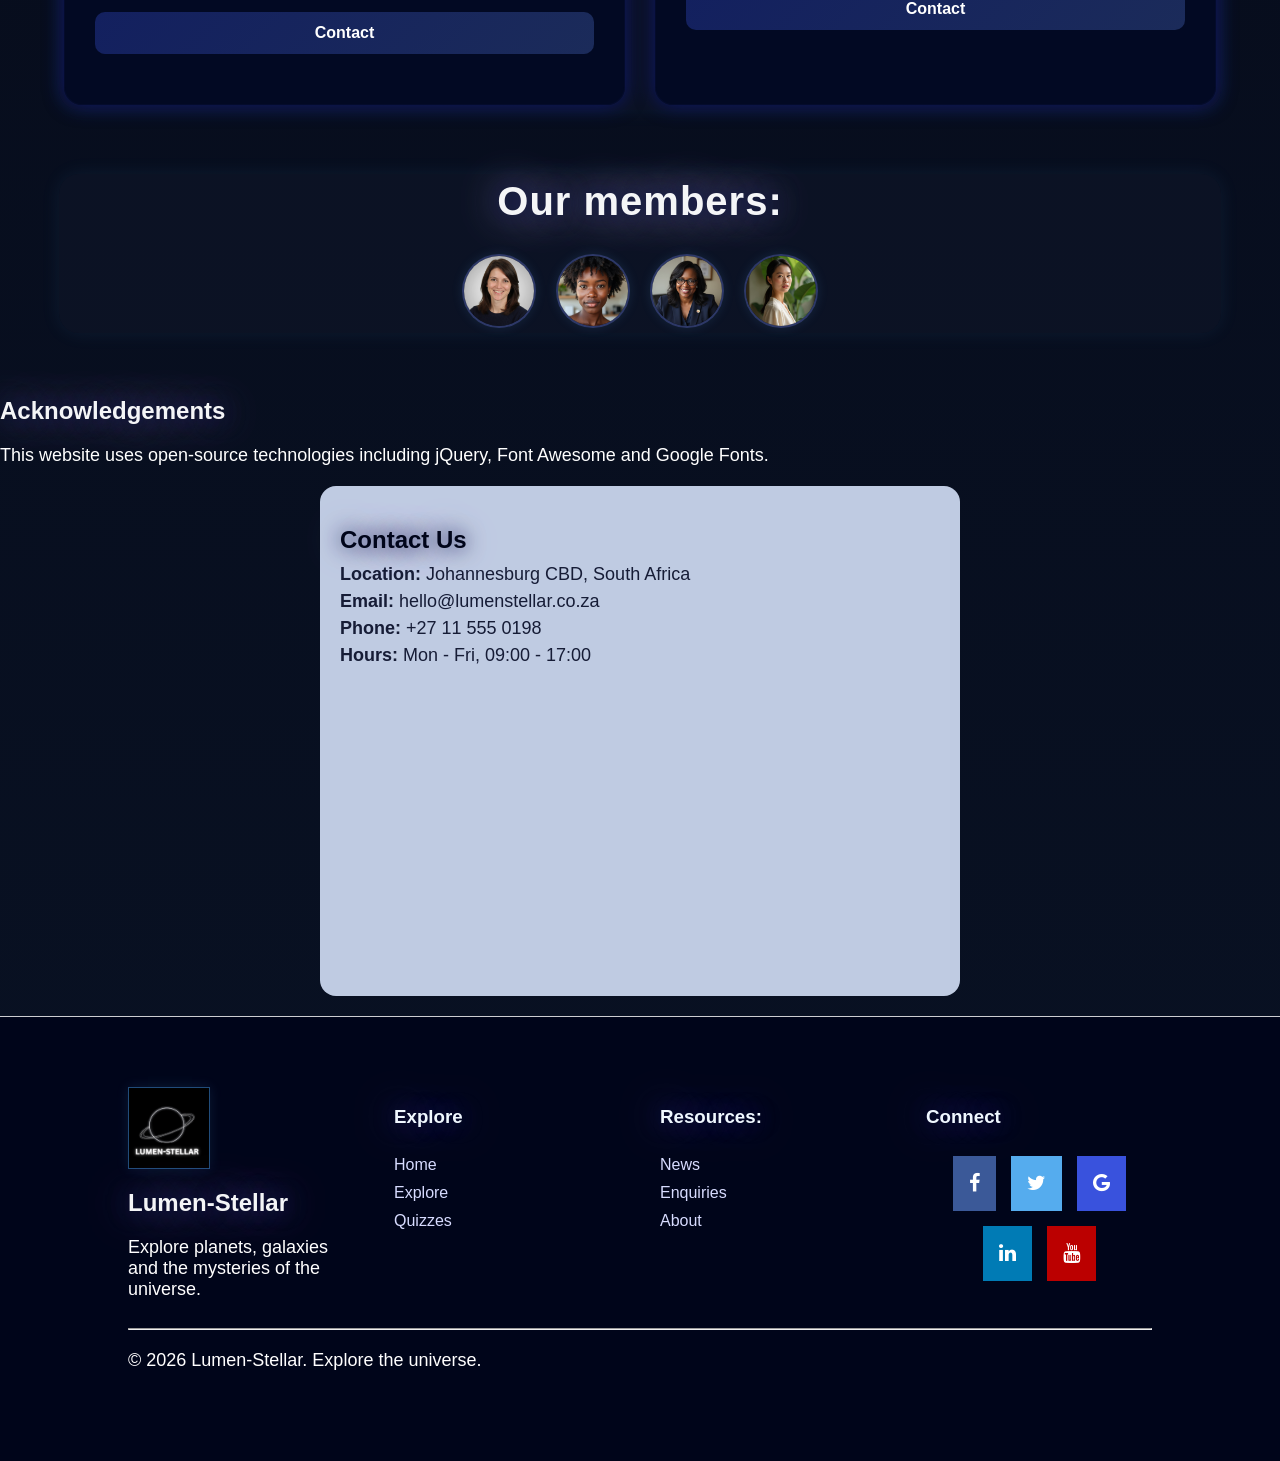
==== commit 20154b5c: "Set index page for GitHub Pages" ====
--- a/about.html
+++ b/about.html
@@ -124,6 +124,29 @@
 jQuery, Font Awesome and Google Fonts.
 </p>
 
+<div class="contact-section">
+  <h2>Contact Us</h2>
+  <p>
+    <strong>Location:</strong> Johannesburg CBD, South Africa
+  </p>
+
+  <p>
+    <strong>Email:</strong> hello@lumenstellar.co.za
+  </p>
+
+  <p>
+    <strong>Phone:</strong>  +27 11 555 0198
+  </p>
+
+  <p>
+    <strong>Hours:</strong> Mon - Fri, 09:00 - 17:00
+  </p>
+
+  <iframe src="https://www.google.com/maps?q=Johannesburg CBD&output=embed" width="100%" height="300" 
+  style="border:0; border-radius: 12px;" loading = "lazy"></iframe>
+
+</div>
+<!--contact info ends here-->
   <footer>
       <div class="footer-grid">
         <div class="footer-brand">
--- a/css.assets/infoscience.css
+++ b/css.assets/infoscience.css
@@ -975,4 +975,24 @@
   width: 50px;
   height: 50px;
  }
+}
+
+/*CONTACT INFROMATION*/
+.contact-section{
+  max-width: 600px;
+  margin: 20px auto;
+  padding: 20px;
+  background: #bfcbe2;
+  border-radius: 16px;
+  font-family: Arial, sans-serif;
+}
+
+.contact-section p{
+  margin: 6px 0;
+  color: rgba(3, 9, 36, 0.9);
+}
+
+.contact-section h2{
+  margin-bottom: 10px;
+  color: #00051a;
 }
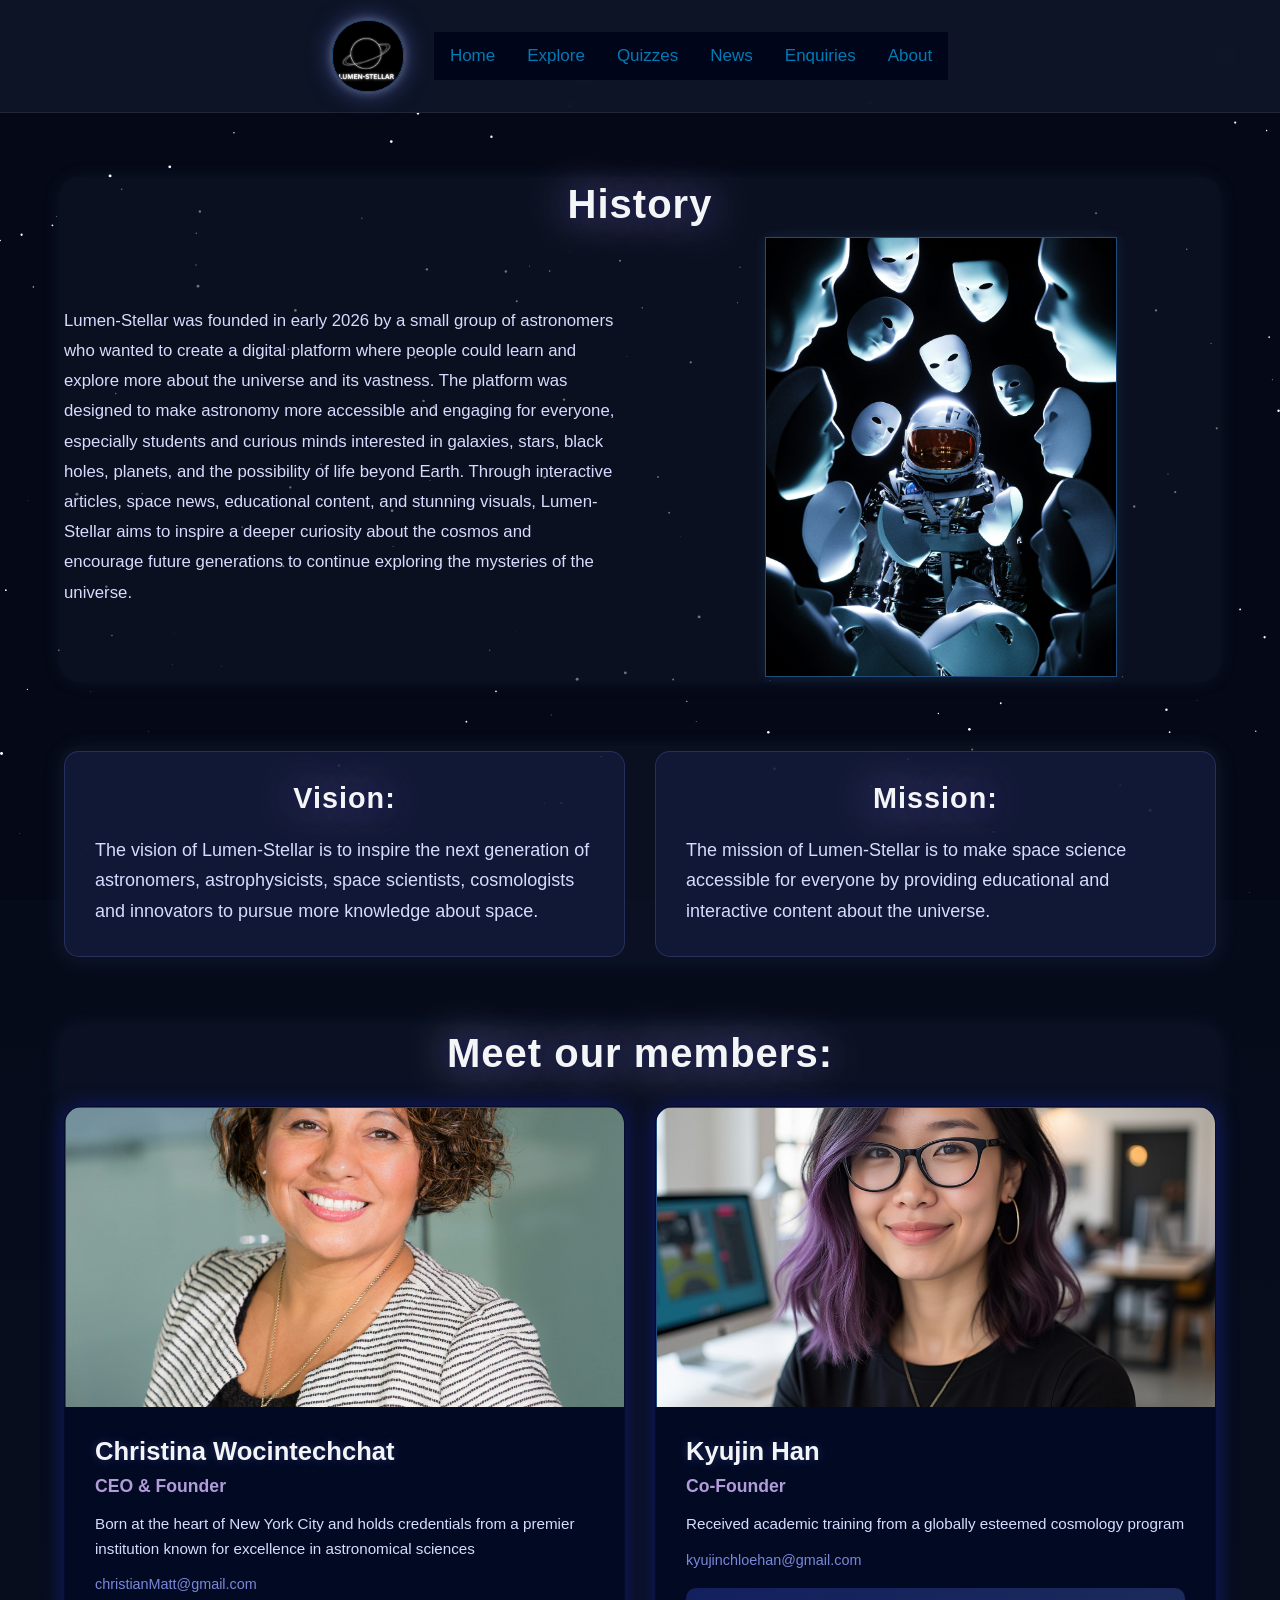
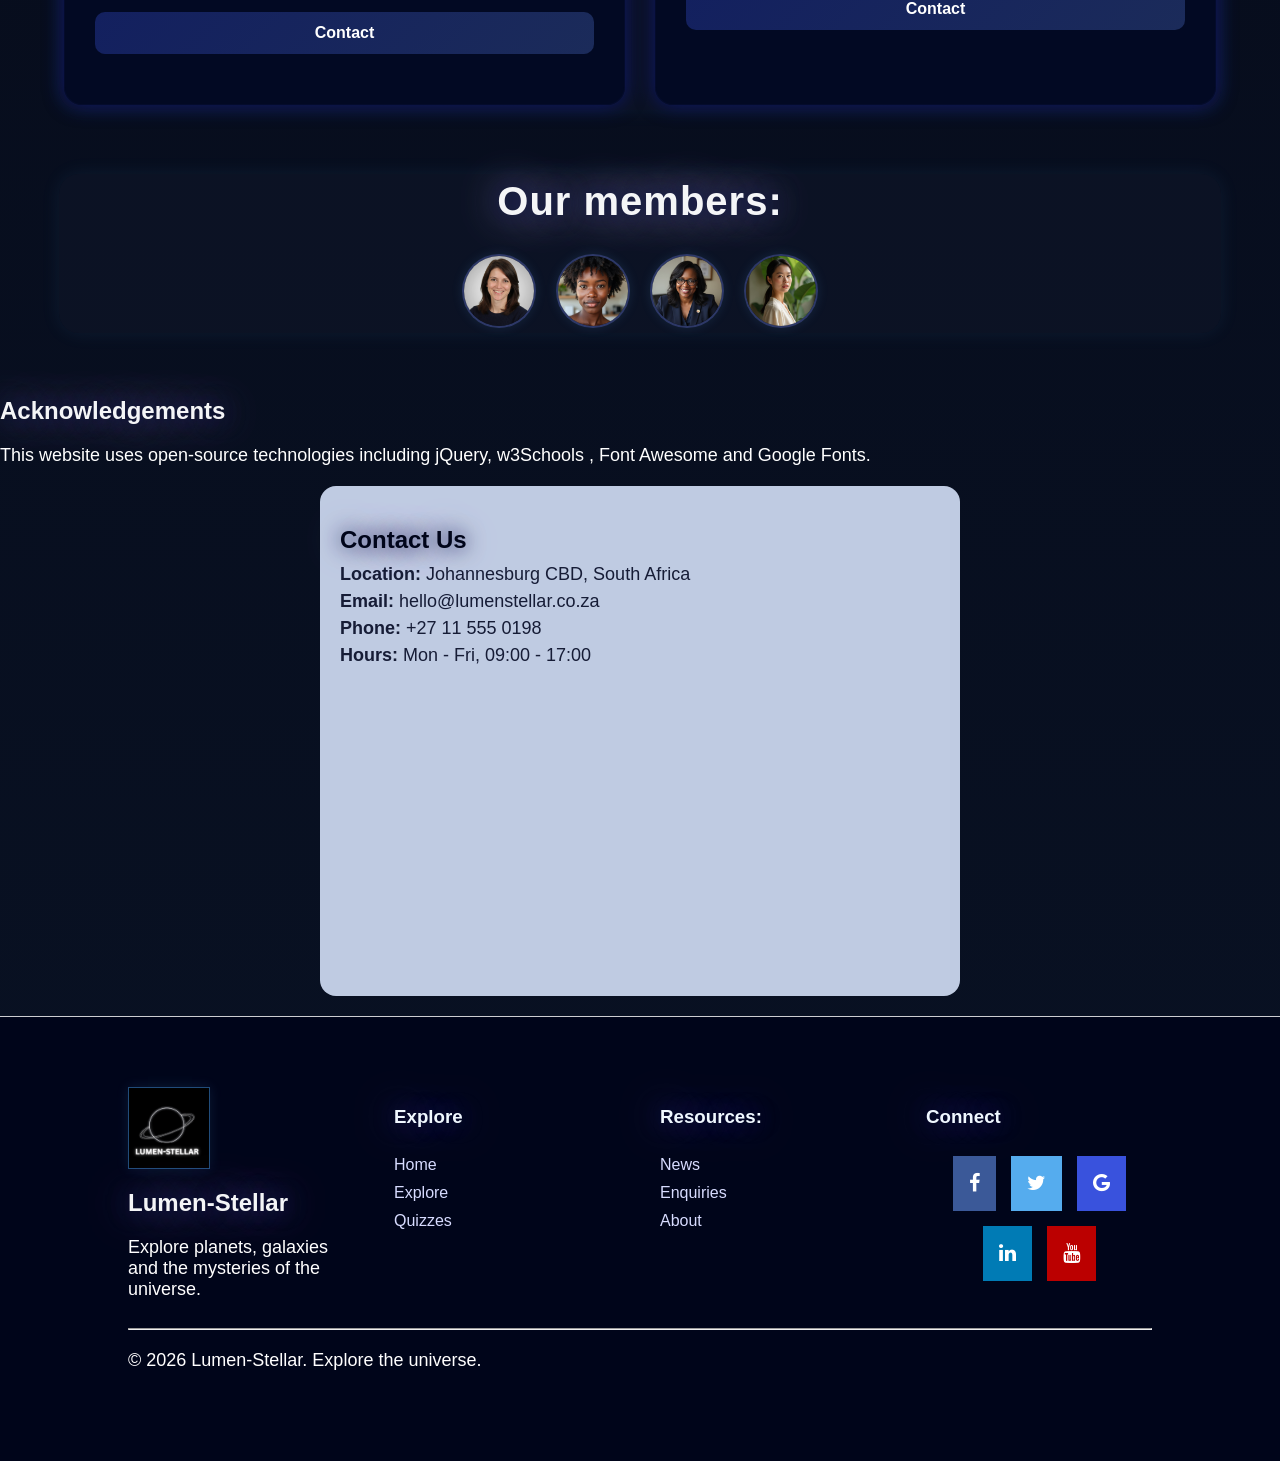
==== commit 5a527934: "Set index page for GitHub Pages" ====
--- a/about.html
+++ b/about.html
@@ -28,12 +28,18 @@
       <img src="Images/LUMEN-STELLAR (1).png" alt="logo">
     </div>
 
+    <div class="topnav" id="myTopnav">
     <a href="index.html">Home</a>
     <a href="galactic_information.html">Explore</a>
     <a href="quizzes.html">Quizzes</a>
     <a href="space_news.html">News</a>
     <a href="enquiries.html">Enquiries</a>
     <a href="about.html">About</a>
+    <a href="javascript:void(0);" class="icon" onclick="myFunction()">
+    <i class ="fa fa-bars"></i>
+    </a>
+  </div>
+  
   </nav>
 <!--This is the history and about information behind the website-->
   <main>
@@ -121,7 +127,7 @@
 <h2>Acknowledgements</h2>
 <p>
 This website uses open-source technologies including
-jQuery, Font Awesome and Google Fonts.
+jQuery, w3Schools , Font Awesome and Google Fonts.
 </p>
 
 <div class="contact-section">
@@ -233,5 +239,6 @@
   canvas.height = window.innerHeight;
  });
 </script> 
+<script src="js.assets/responsivejava.js"></script>
 </body>
 </html>
--- a/css.assets/infoscience.css
+++ b/css.assets/infoscience.css
@@ -995,4 +995,56 @@
 .contact-section h2{
   margin-bottom: 10px;
   color: #00051a;
+}
+
+/*for the responsive nav*/
+.topnav{
+  background-color: #00051a;
+  overflow: hidden;
+}
+
+.topnav a{
+  float: left;
+  display: block;
+  color: #007bb5;
+  text-align: center;
+  padding: 14px 16px;
+  text-decoration: none;
+  font-size: 17px;
+}
+
+.topnav a:hover{
+  background-color: #00051a;
+  color: #55ACEE;
+}
+.topnava.active{
+  background-color: #050c46;
+  color: wheat;
+}
+.topnav .icon{
+ display: none;
+}
+
+/*ADDING MEDIA QUERIES*/
+@media screen and (max-width: 600px) {
+  .topnav a:not(:first-child) {display: none;}
+  .topnav a.icon {
+    float: right;
+    display: block;
+}
+}
+
+@media screen and (max-width: 600px) {
+  .topnav.responsive {position: relative;}
+  .topnav.responsive a.icon {
+    position: absolute;
+    right: 0;
+    top: 0;
+  }
+
+.topnav.responsive a {
+    float: none;
+    display: block;
+    text-align: left;
+  }
 }
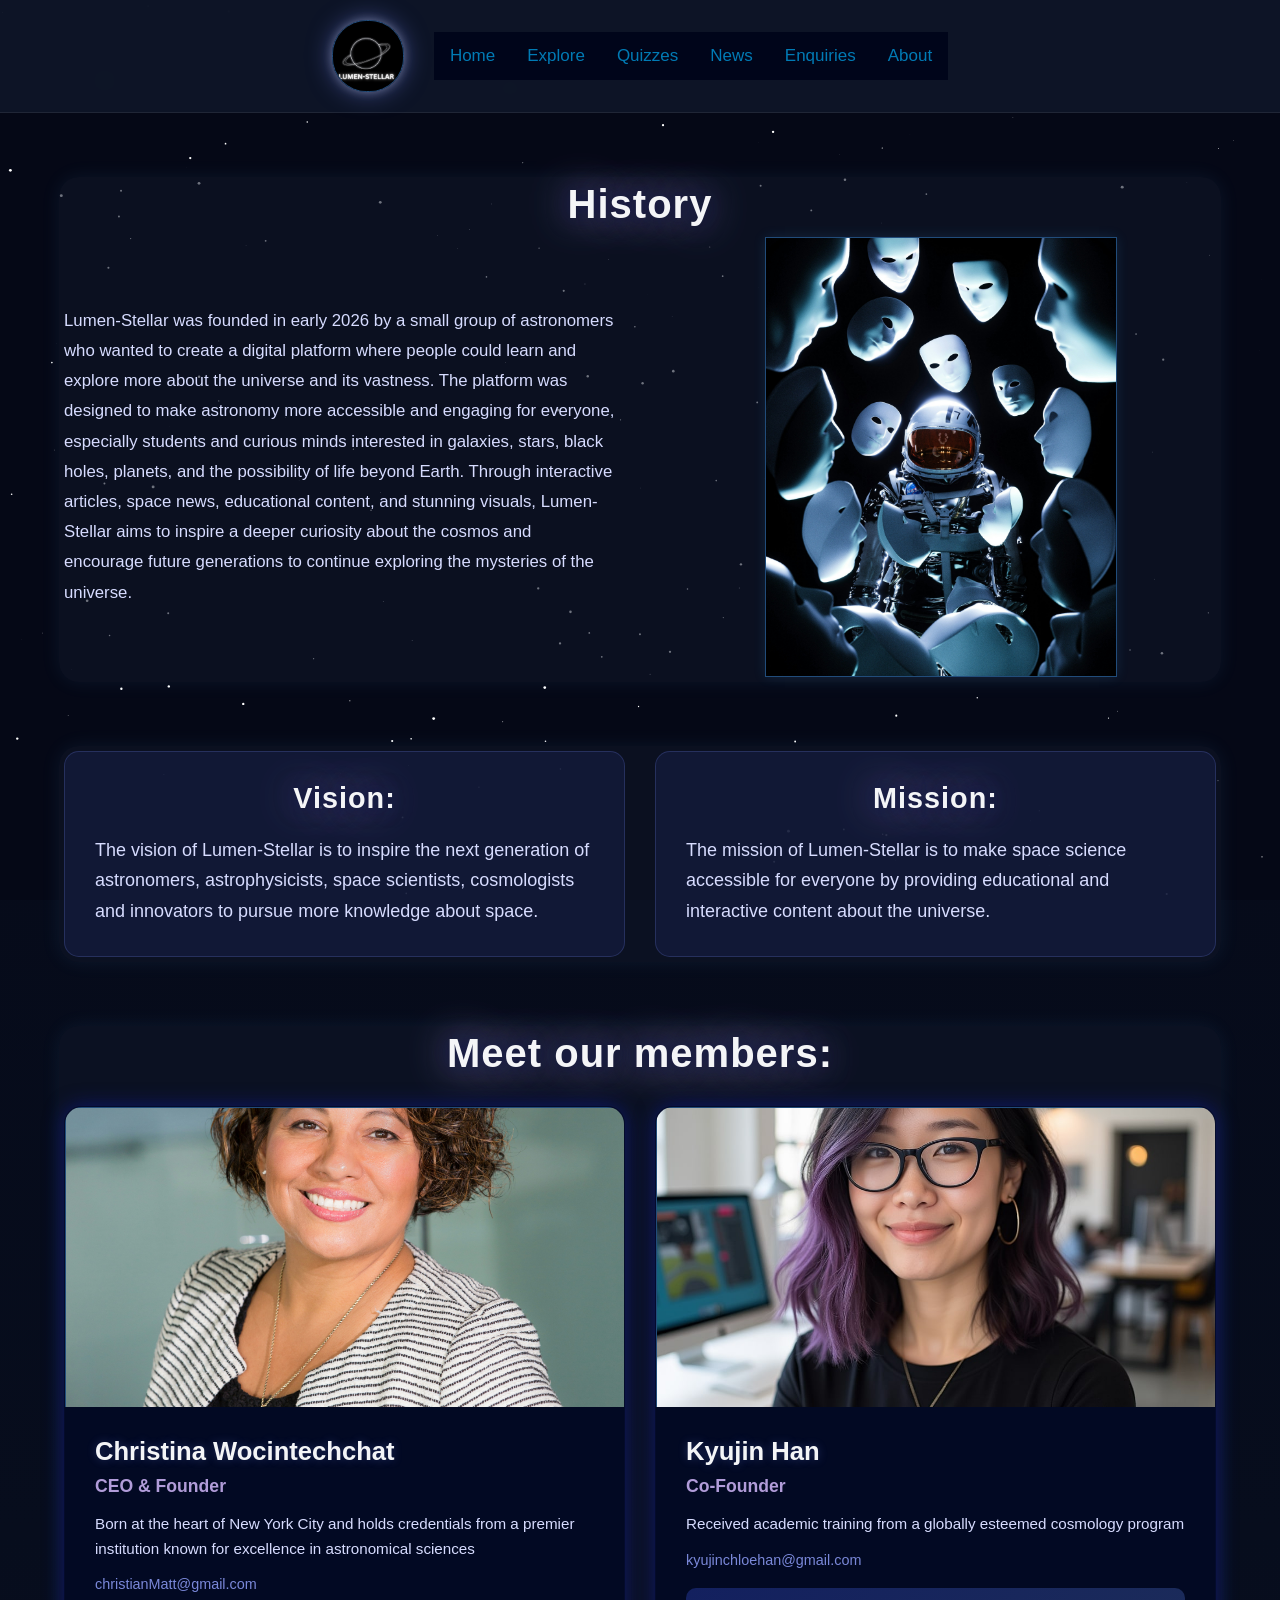
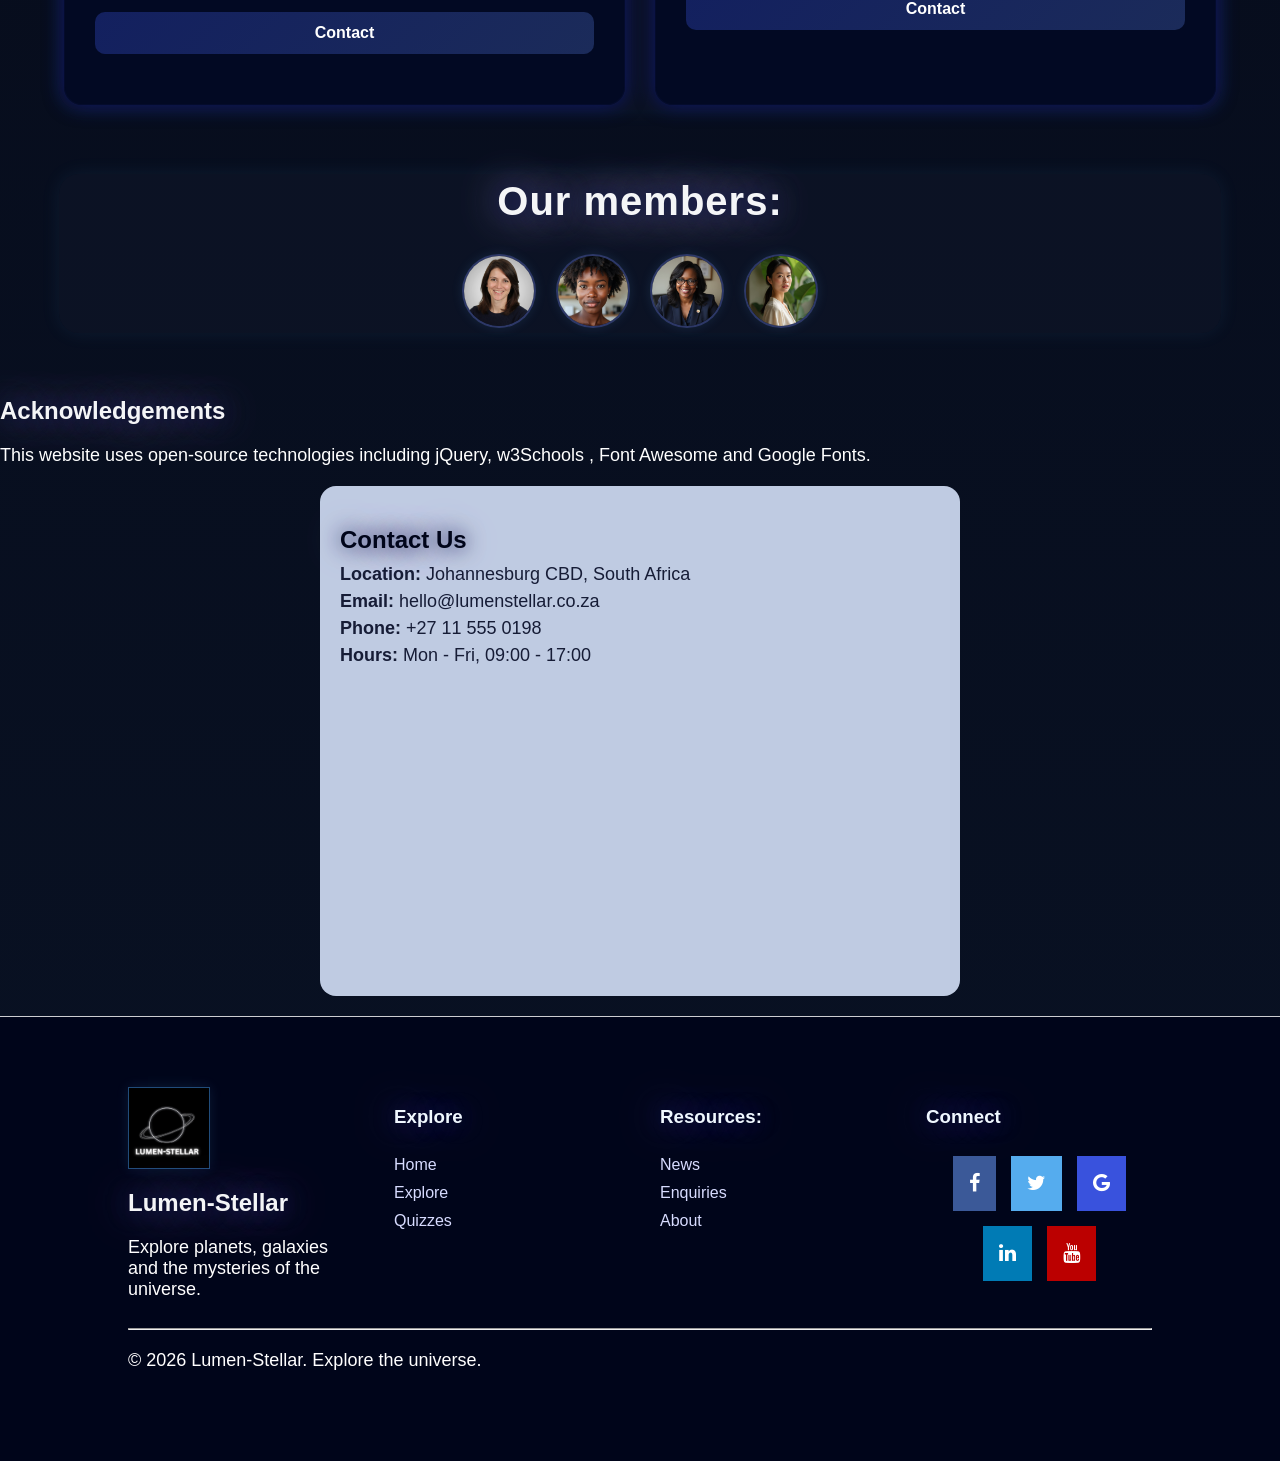
==== commit 0c1ec96b: "Set index page for GitHub Pages" ====
--- a/about.html
+++ b/about.html
@@ -39,7 +39,7 @@
     <i class ="fa fa-bars"></i>
     </a>
   </div>
-  
+
   </nav>
 <!--This is the history and about information behind the website-->
   <main>
@@ -86,7 +86,7 @@
   <div class="team-container">
     <div class="team-card">
       <div class="team-image">
-        <img src="Images/christina_wocintechchat.jpg" alt="christina">
+        <img src="Images/christina_wocintechchat.jpg" alt="christina" width="300" height="250">
       </div>
         <div class="team-info">
         <h3>Christina Wocintechchat</h3>
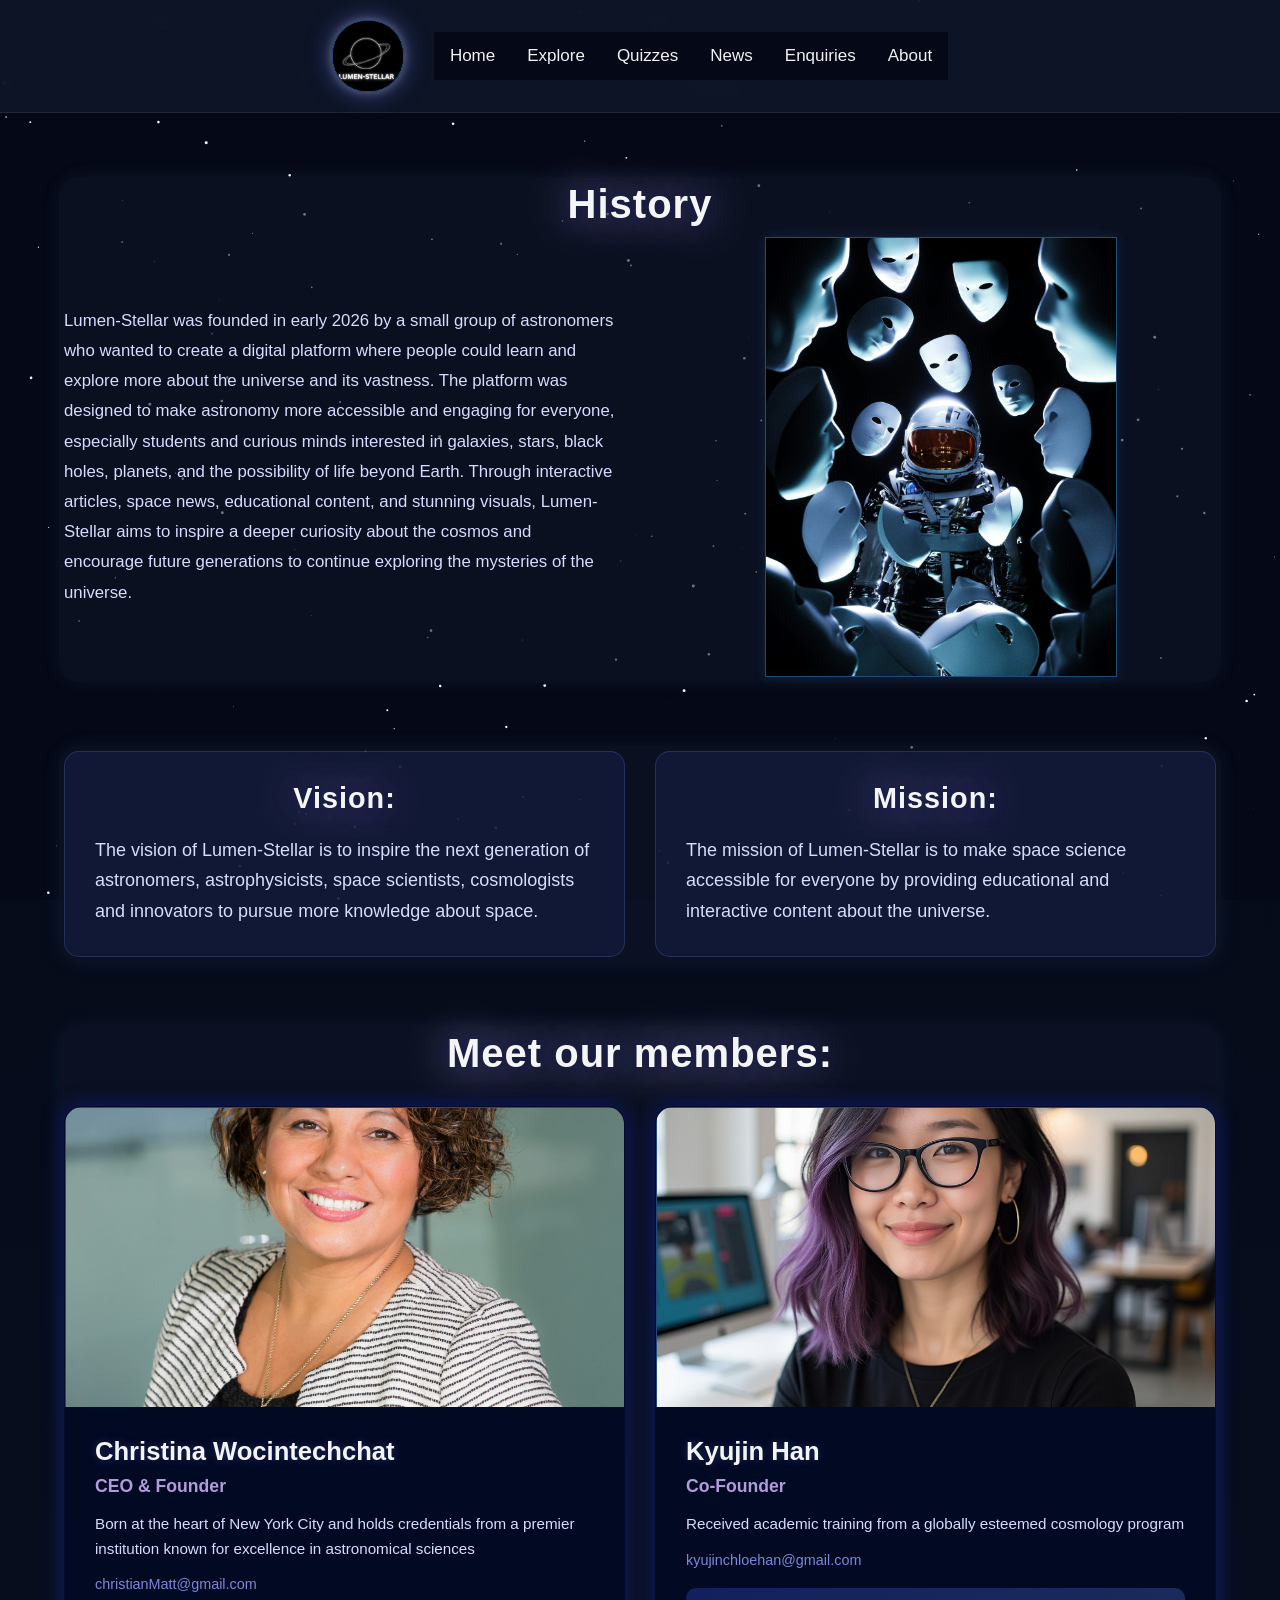
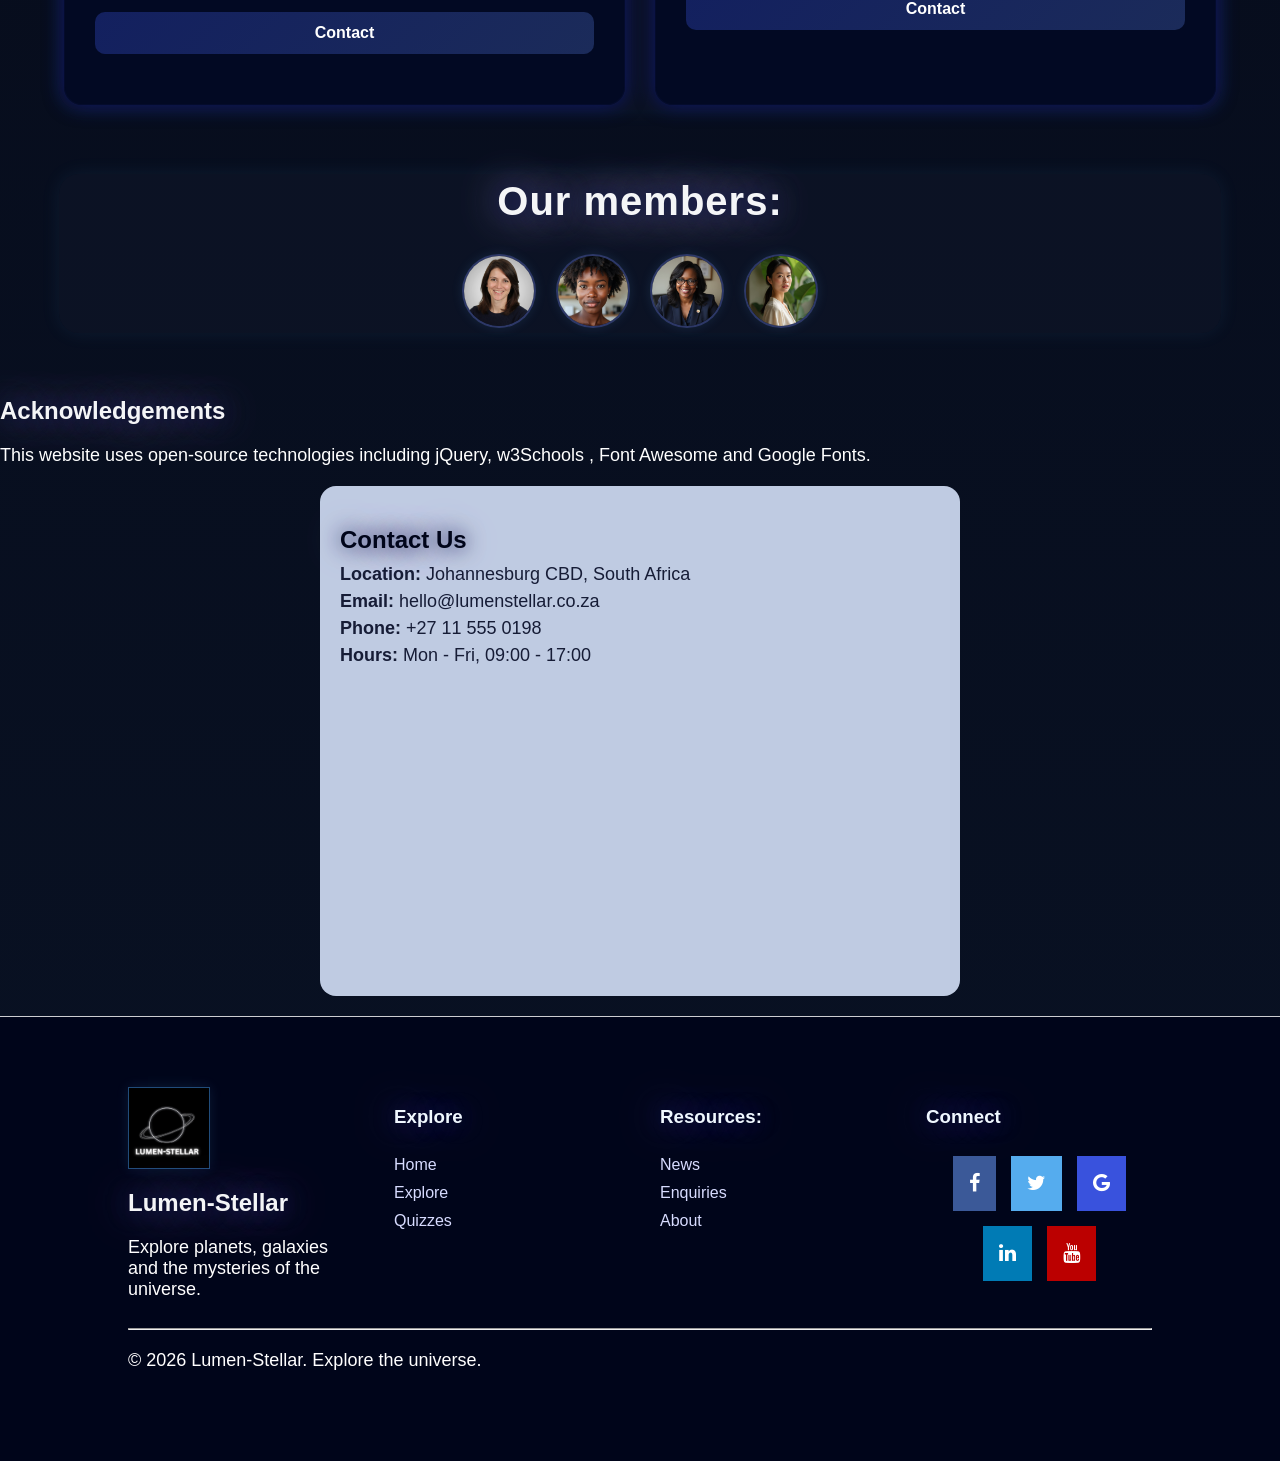
==== commit 6d2474a9: "Set index pages for GitHub Pages" ====
--- a/about.html
+++ b/about.html
@@ -1,7 +1,7 @@
 <!DOCTYPE html>
 <html>
 <head>
- <title>About</title>
+ <title>About | Space science, Cosmology and Astronomy | Lumen-Stellar</title>
    <!--SEO-->
   <meta name="description" content="Lumen Stellar is an educational astronomy website exploring galaxies, black holes, exoplanets, cosmology, astrobiology and the mysteries of the universe.">
   <meta name="keywords" content="astronomy, exoplanets, astrobiology, stars, universe, astrophysics, science education, space exploration">
--- a/css.assets/infoscience.css
+++ b/css.assets/infoscience.css
@@ -999,14 +999,14 @@
 
 /*for the responsive nav*/
 .topnav{
-  background-color: #00051a;
+  background-color: #050816;
   overflow: hidden;
 }
 
 .topnav a{
   float: left;
   display: block;
-  color: #007bb5;
+  color: #f0f2f3;
   text-align: center;
   padding: 14px 16px;
   text-decoration: none;
@@ -1014,11 +1014,11 @@
 }
 
 .topnav a:hover{
-  background-color: #00051a;
-  color: #55ACEE;
+  background-color: #091224;
+  color: #b2b3c2;
 }
 .topnava.active{
-  background-color: #050c46;
+  background-color: bisque;
   color: wheat;
 }
 .topnav .icon{
@@ -1047,4 +1047,48 @@
     display: block;
     text-align: left;
   }
+}
+.space-form-container{
+  background: #050816;
+  border: 1px solid #4a4a4a;
+  border-radius: 8px;
+  padding: 25px;
+  max-width: 400px;
+  margin: 20 px auto;
+  color: #ffffff;
+  font-family: Arial, sans-serif;
+  box-shadow: 0 0 15px rgba(74, 74, 226, 0.3);
+}
+ .form-group input{
+  width: 100%;
+  padding: 10px;
+  border: 1px solid #334155;
+  border-radius:  4px;
+  background: #0f172a;
+  color: white;
+  box-sizing: border-box;
+ }
+
+.form-group input:focus{
+  outline: none;
+  border-color: #38bdf8;
+}
+button{
+  width: 100%;
+  padding: 12px;
+  background: #2563eb;
+  color: wheat;
+  border: none;
+  border-radius: 4px;
+  cursor: pointer;
+  font-weight: bold;
+  transition: background 0.2s ease;
+}
+
+button:hover{
+  background:#1d4ed8;
+}
+#formSuccessMessage{
+  text-align: center;
+  color: #4ade80;
 }
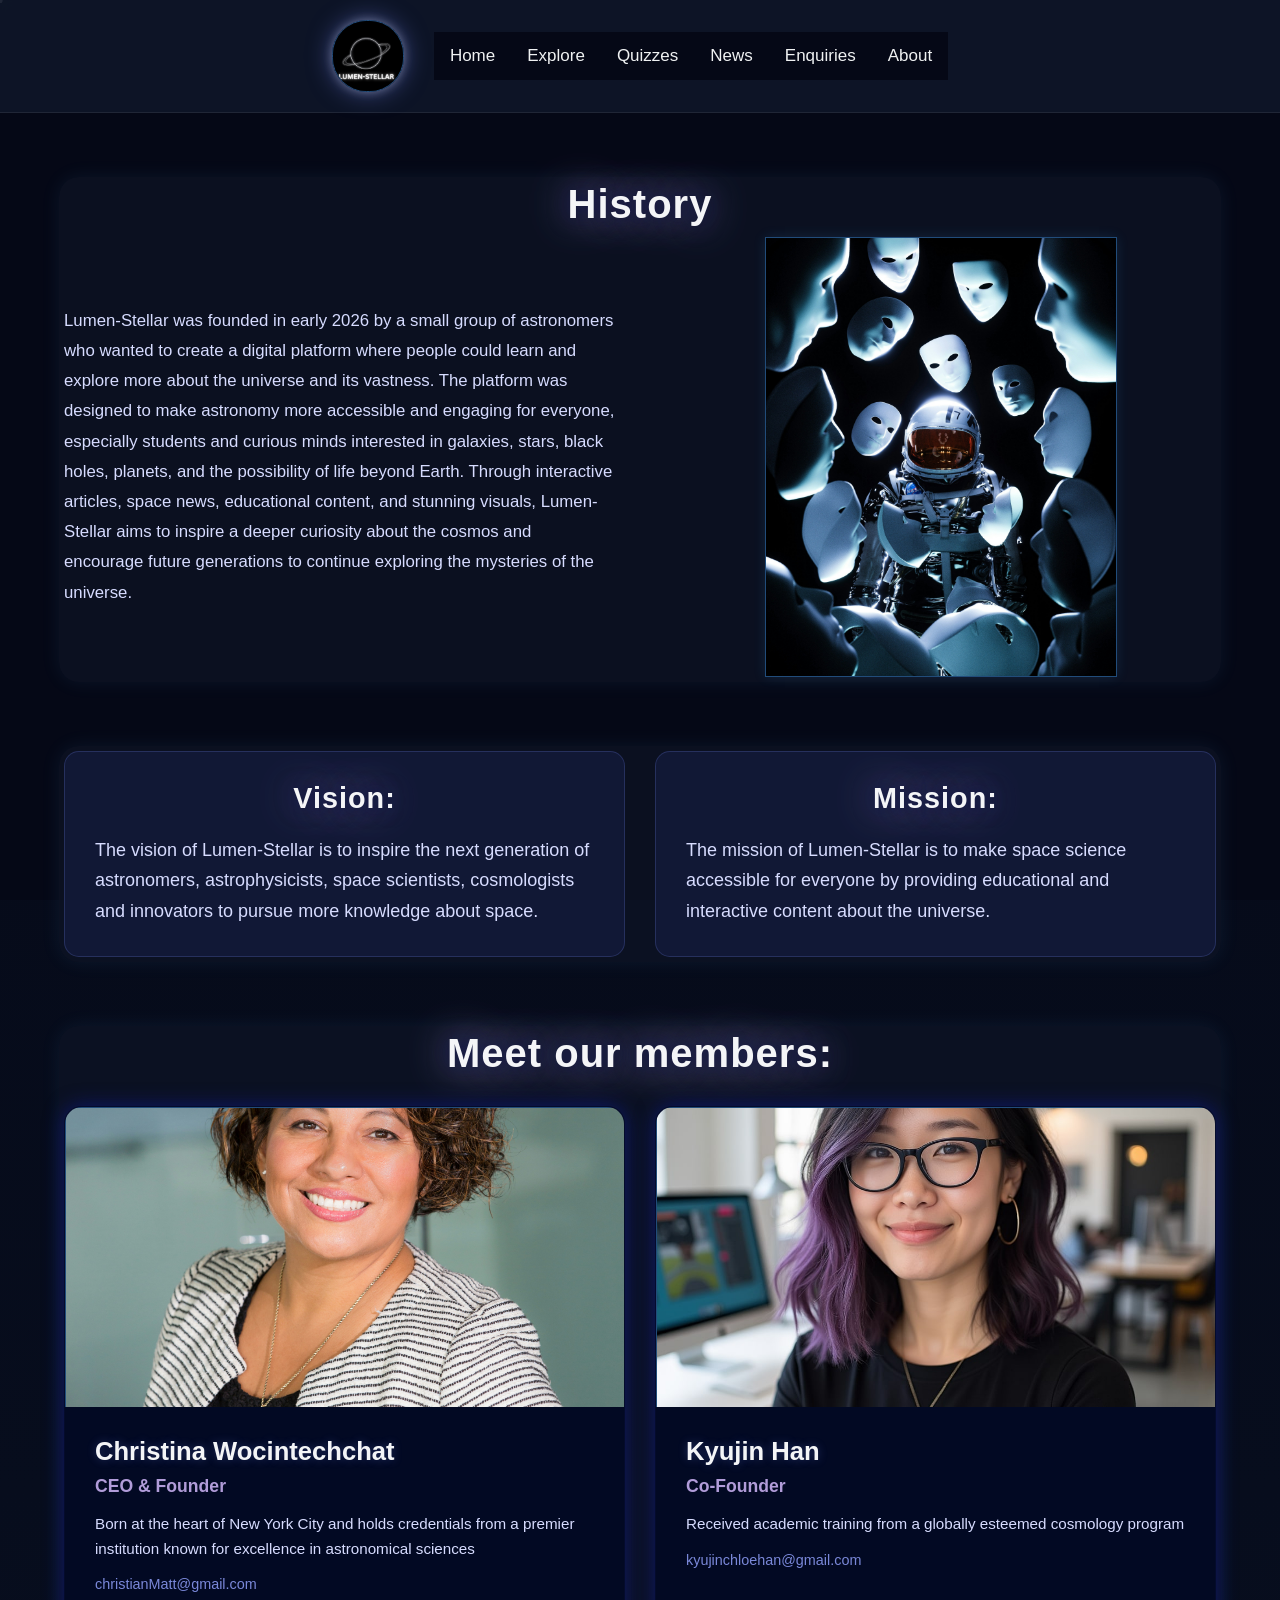
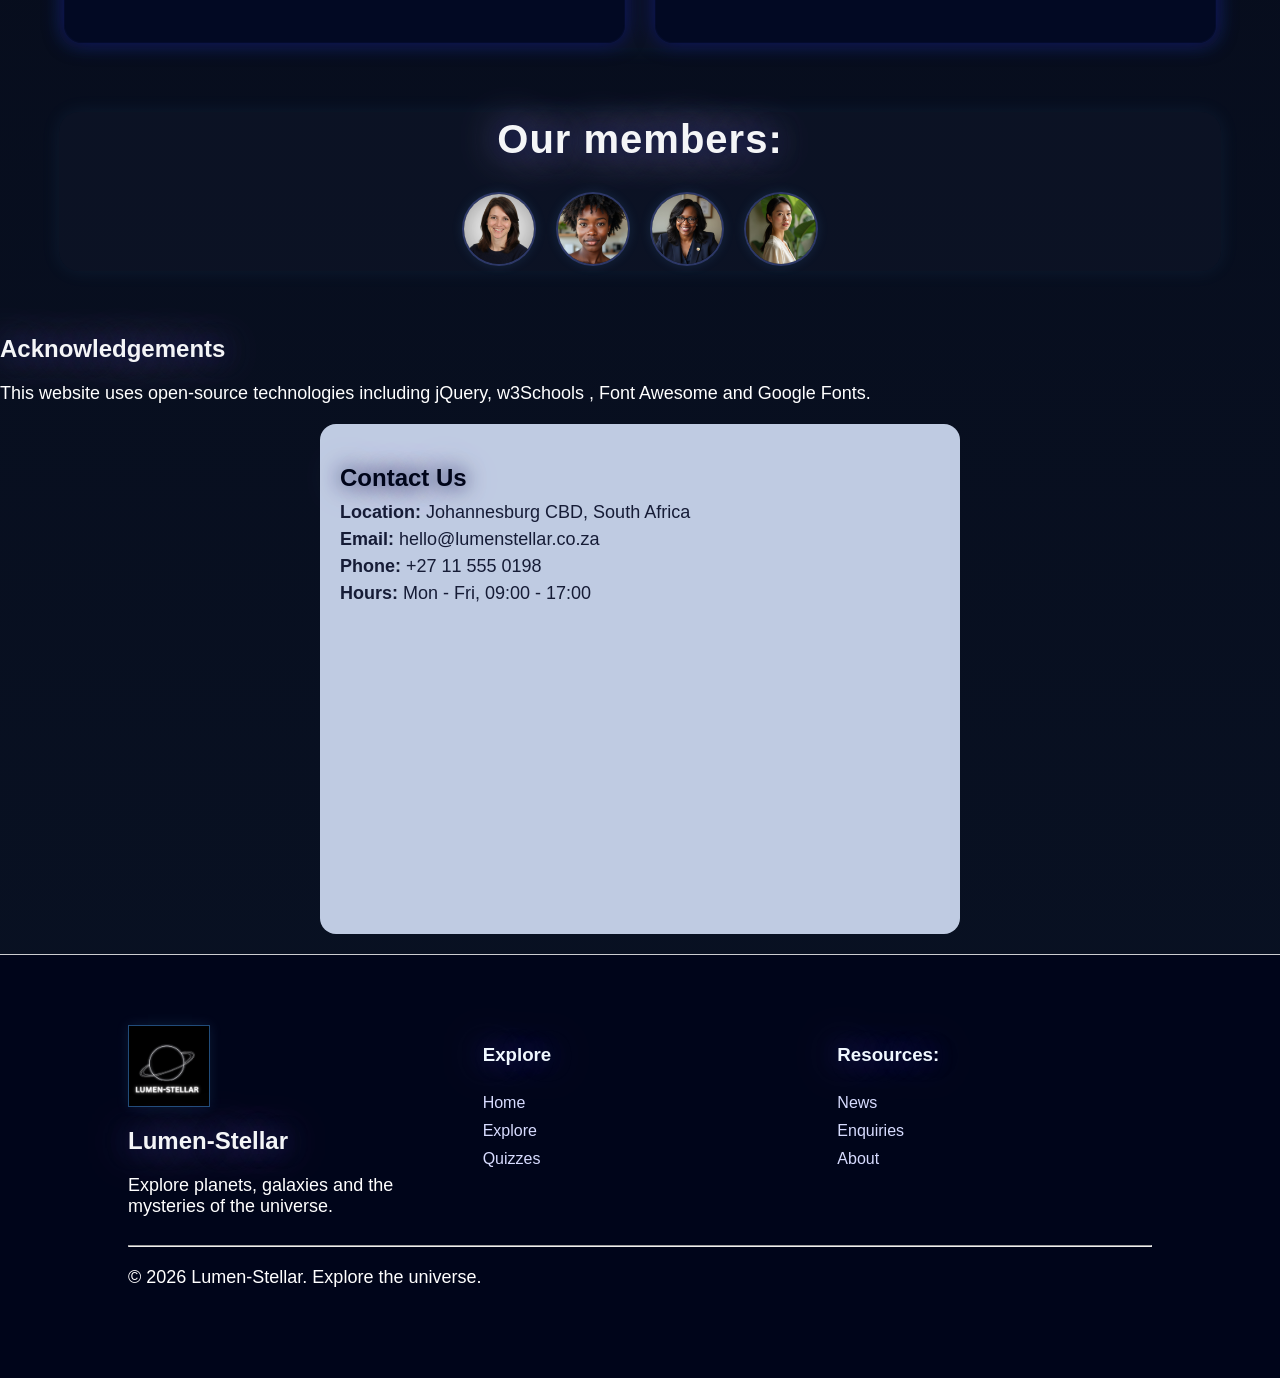
==== commit ef3d305c: "Set index pages for GitHub Pages" ====
--- a/about.html
+++ b/about.html
@@ -17,7 +17,7 @@
   <meta name="viewport" content="width=device-width, initial-scale=1.0">
   <link rel="stylesheet" href="css.assets/infoscience.css">
   <link rel="stylesheet" href="https://cdnjs.cloudflare.com/ajax/libs/font-awesome/4.7.0/css/font-awesome.min.css">
-  <link rel="icon" type="image/png" href="Images/LUMEN-STELLAR (1).png">
+  <link rel="icon" type="image/png" href="Images/LUMEN-STELLAR.png">
 </head>
 
 <body>
@@ -25,7 +25,7 @@
   <canvas id="starsCanvas"></canvas>
   <nav>
     <div class="logo">
-      <img src="Images/LUMEN-STELLAR (1).png" alt="logo">
+      <img src="Images/LUMEN-STELLAR.png" alt="logo">
     </div>
 
     <div class="topnav" id="myTopnav">
@@ -93,7 +93,7 @@
         <p class="team-title">CEO &amp; Founder</p>
         <p class="team-bio">Born at the heart of New York City and holds credentials from a premier institution known for excellence in astronomical sciences</p>
         <p class="team-email">christianMatt@gmail.com</p>
-        <p><button class="button">Contact</button></p>
+        
       </div>
     </div>
 
@@ -107,7 +107,7 @@
         <p class="team-title">Co-Founder</p>
         <p class="team-bio">Received academic training from a globally esteemed cosmology program</p>
         <p class="team-email">kyujinchloehan@gmail.com</p>
-        <p><button class="button">Contact</button></p>
+        
       </div>
     </div>
   </div>
@@ -156,7 +156,7 @@
   <footer>
       <div class="footer-grid">
         <div class="footer-brand">
-          <img src="Images/LUMEN-STELLAR (1).png" alt="logo">
+          <img src="Images/LUMEN-STELLAR.png" alt="logo">
           <h2>Lumen-Stellar</h2>
           <p>
             Explore planets, galaxies and the mysteries of the universe.
@@ -176,15 +176,7 @@
            <a href="about.html">About</a>
         </div>
 
-        <div class="footer-links">
-         <h3>Connect</h3>
-         <div class="iconbar">
-           <a href="#" class="facebook"><i class="fa fa-facebook"></i></a>
-           <a href="#" class="twitter"><i class="fa fa-twitter"></i></a>
-           <a href="#" class="google"><i class="fa fa-google"></i></a>
-           <a href="#" class="linkedin"><i class="fa fa-linkedin"></i></a>
-           <a href="#" class="youtube"><i class="fa fa-youtube"></i></a>
-         </div>
+        
         </div>
       </div>
       <hr>
--- a/css.assets/infoscience.css
+++ b/css.assets/infoscience.css
@@ -1048,47 +1048,66 @@
     text-align: left;
   }
 }
-.space-form-container{
-  background: #050816;
-  border: 1px solid #4a4a4a;
+.contact-container{
+  background: rgba(255,255,255,0.08);
+  border-radius: 12px;
+  padding: 25px;
+  max-width: 700px;
+  margin: 50 px auto;
+
+}
+
+.contact-container h2{
+  text-align: center;
+  margin-bottom: 20px;
+}
+.form-group{
+  margin-bottom: 18px;
+}
+label{
+  display: block;
+  margin-bottom: 6px;
+  font-weight: bold;
+}
+input,select,textarea{
+  width: 100%;
+  padding: 12px;
+  border: 2px solid #ccc;
   border-radius: 8px;
-  padding: 25px;
-  max-width: 400px;
-  margin: 20 px auto;
-  color: #ffffff;
-  font-family: Arial, sans-serif;
-  box-shadow: 0 0 15px rgba(74, 74, 226, 0.3);
-}
- .form-group input{
-  width: 100%;
-  padding: 10px;
-  border: 1px solid #334155;
-  border-radius:  4px;
-  background: #0f172a;
-  color: white;
   box-sizing: border-box;
- }
-
-.form-group input:focus{
+  font-size: 1rem;
+}
+
+input:focus, select:focus, textarea:focus{
   outline: none;
-  border-color: #38bdf8;
+  border-color: #7d5fff;
+
+}
+.error{
+  color: red;
+  font-size: 0.85rem;
+  display: block;
+  margin-top: 5px;
+}
+
+.error-border{
+  border-color: red;
+}
+.success-border{
+  border-color: green;
 }
 button{
   width: 100%;
   padding: 12px;
-  background: #2563eb;
-  color: wheat;
   border: none;
-  border-radius: 4px;
+  border-radius: 8px;
   cursor: pointer;
+  font-size: 1rem;
+}
+
+#successMessage{
+  color: limegreen;
+  text-align: center;
+  margin-top: 15px;
   font-weight: bold;
-  transition: background 0.2s ease;
-}
-
-button:hover{
-  background:#1d4ed8;
-}
-#formSuccessMessage{
-  text-align: center;
-  color: #4ade80;
 }
